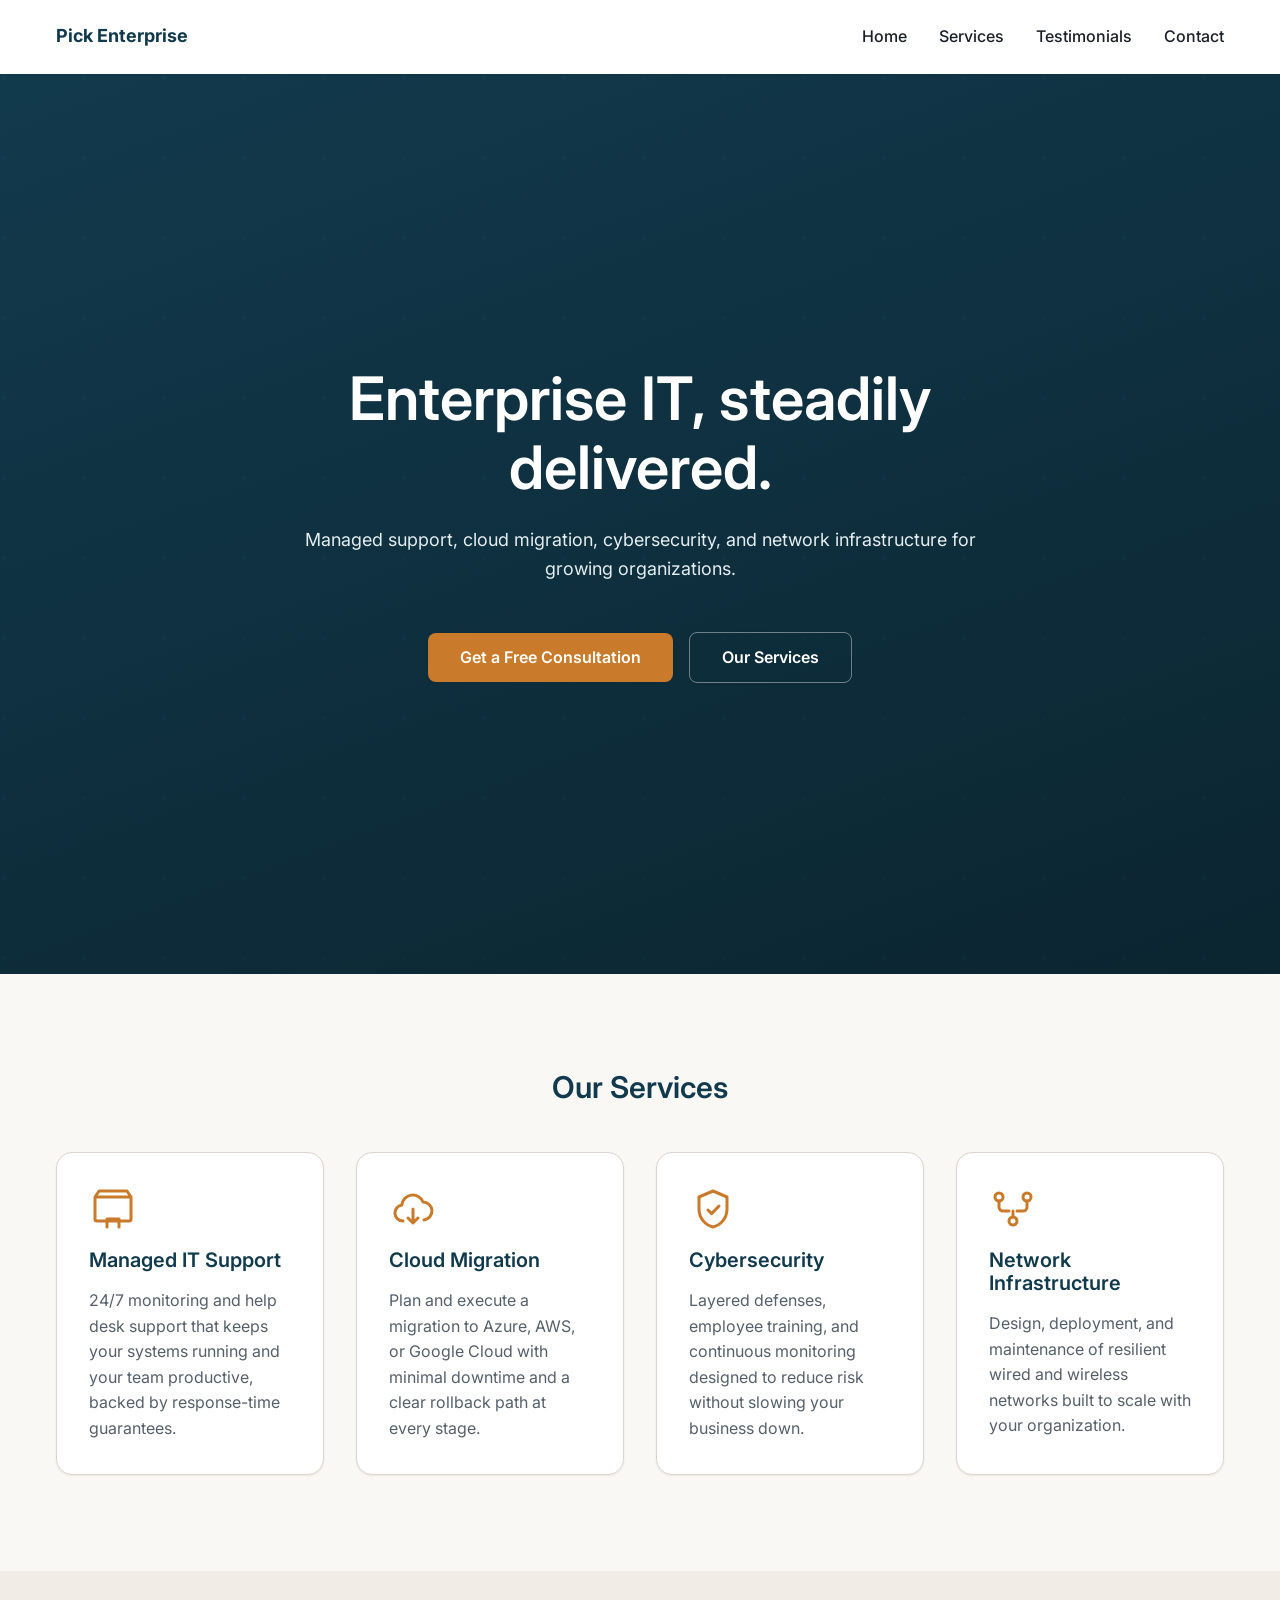
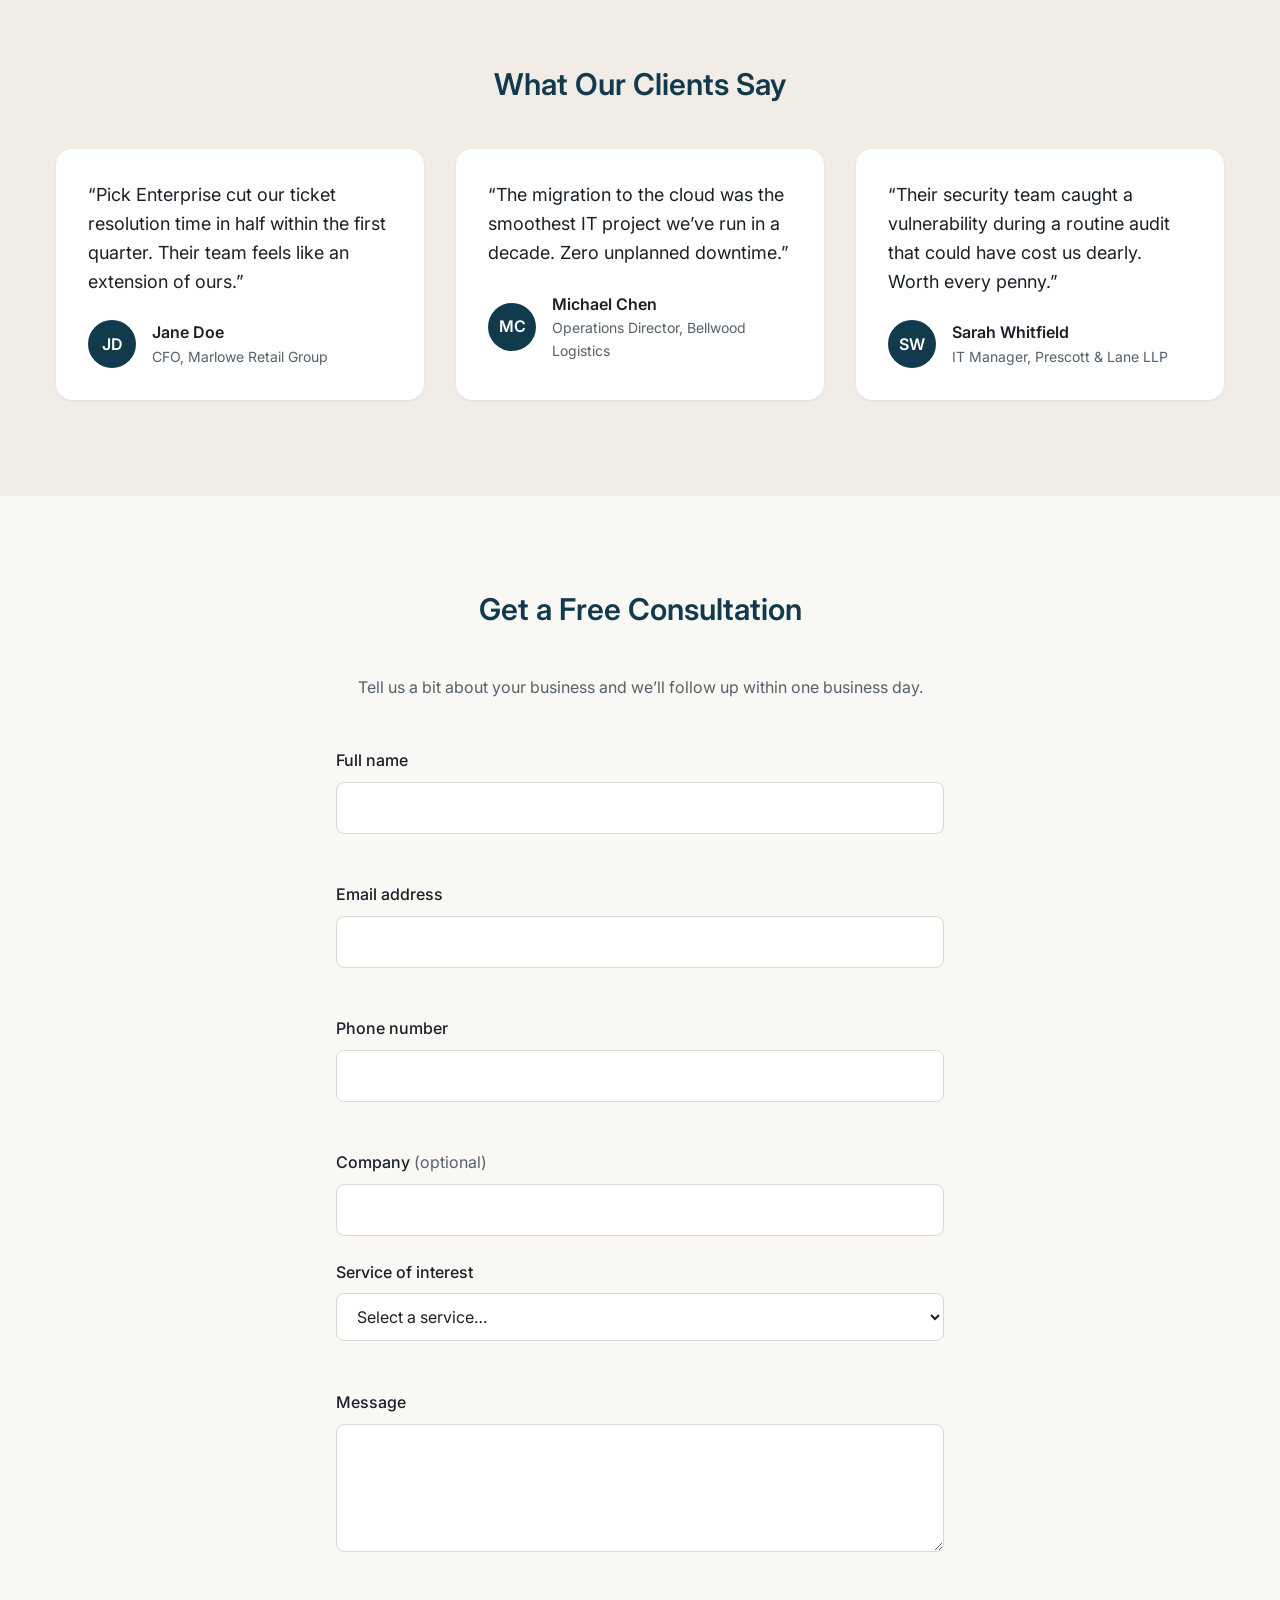
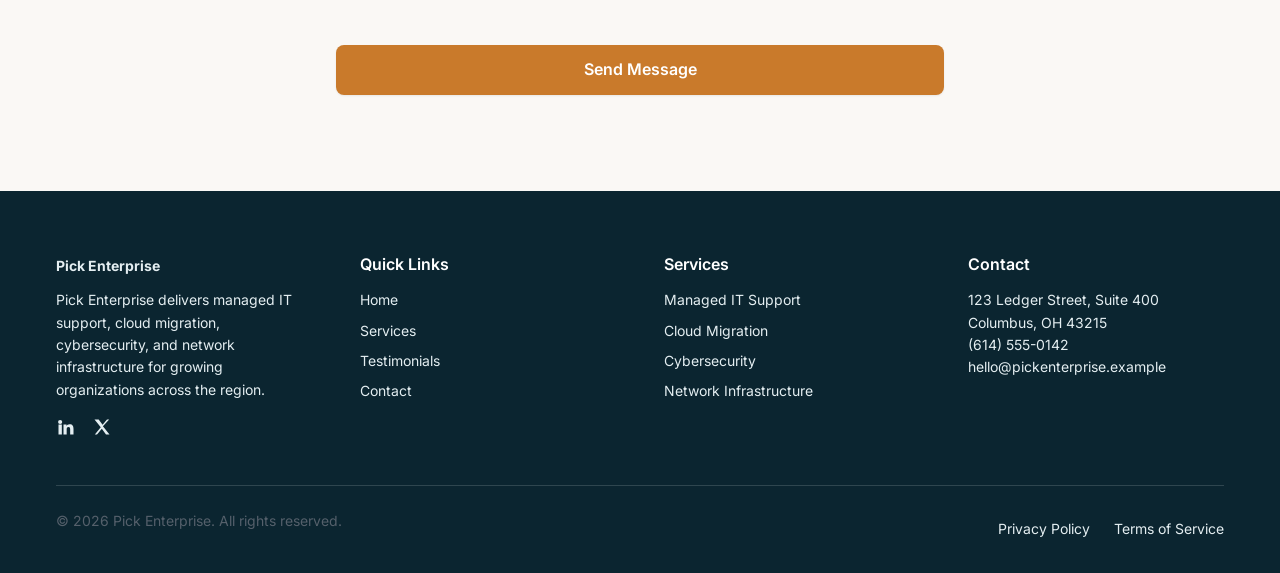
==== index.html @ 9bcd7811 "Add files via upload" ====
<!DOCTYPE html>
<html lang="en">
<head>
  <meta charset="UTF-8">
  <meta name="viewport" content="width=device-width, initial-scale=1.0">
  <title>Pick Enterprise | Managed IT, Cloud, Security &amp; Network Services</title>
  <meta name="description" content="Pick Enterprise delivers managed IT support, cloud migration, cybersecurity, and network infrastructure for growing organizations. Schedule a free consultation today.">

  <meta property="og:title" content="Pick Enterprise">
  <meta property="og:description" content="Managed IT support, cloud migration, cybersecurity, and network infrastructure for growing organizations.">
  <meta property="og:type" content="website">
  <meta property="og:url" content="https://www.pickenterprise.example">

  <link rel="icon" href="data:image/svg+xml,%3Csvg xmlns='http://www.w3.org/2000/svg' viewBox='0 0 100 100'%3E%3Crect width='100' height='100' rx='20' fill='%23123A4D'/%3E%3Ctext x='50' y='68' font-size='58' font-family='Arial,sans-serif' font-weight='700' fill='%23C97A2B' text-anchor='middle'%3EA%3C/text%3E%3C/svg%3E">

  <link rel="preconnect" href="https://fonts.googleapis.com">
  <link rel="preconnect" href="https://fonts.gstatic.com" crossorigin>
  <link href="https://fonts.googleapis.com/css2?family=Inter:wght@400;500;600;700&display=swap" rel="stylesheet">

  <link rel="stylesheet" href="styles.css">
</head>
<body>
  <a class="skip-link" href="#main">Skip to main content</a>

  <header class="site-header">
    <nav class="nav" aria-label="Primary">
      <a href="#home" class="nav__logo">Pick Enterprise</a>
      <button id="nav-toggle" class="nav__toggle" type="button" aria-expanded="false" aria-controls="nav-menu" aria-label="Toggle navigation menu">
        <span class="nav__toggle-bar"></span>
      </button>
      <ul id="nav-menu" class="nav__menu">
        <li><a href="#home">Home</a></li>
        <li><a href="#services">Services</a></li>
        <li><a href="#testimonials">Testimonials</a></li>
        <li><a href="#consultation-form">Contact</a></li>
      </ul>
    </nav>
  </header>

  <main id="main">
    <section id="home" class="hero fade-in" tabindex="-1" aria-label="Introduction">
      <div class="hero__content">
        <h1 class="hero__headline">Enterprise IT, steadily delivered.</h1>
        <p class="hero__subheadline">Managed support, cloud migration, cybersecurity, and network infrastructure for growing organizations.</p>
        <div class="hero__ctas">
          <a href="#consultation-form" class="btn btn--primary">Get a Free Consultation</a>
          <a href="#services" class="btn btn--secondary">Our Services</a>
        </div>
      </div>
    </section>

    <section id="services" class="services fade-in" tabindex="-1" aria-labelledby="services-heading">
      <div class="container">
        <h2 id="services-heading">Our Services</h2>
        <div class="services__grid">
          <article class="service-card">
            <div class="service-card__icon" aria-hidden="true">
              <svg viewBox="0 0 24 24" fill="none" stroke="currentColor" stroke-width="1.5"><path d="M3 6h18M3 6v11a1 1 0 001 1h16a1 1 0 001-1V6M3 6l2-3h14l2 3" stroke-linecap="round" stroke-linejoin="round"/><path d="M9 21v-4h6v4" stroke-linecap="round" stroke-linejoin="round"/></svg>
            </div>
            <h3>Managed IT Support</h3>
            <p>24/7 monitoring and help desk support that keeps your systems running and your team productive, backed by response-time guarantees.</p>
          </article>
          <article class="service-card">
            <div class="service-card__icon" aria-hidden="true">
              <svg viewBox="0 0 24 24" fill="none" stroke="currentColor" stroke-width="1.5"><path d="M7 18a4 4 0 01-.6-7.96A5.5 5.5 0 0117 8.5a4.5 4.5 0 01.5 8.97" stroke-linecap="round" stroke-linejoin="round"/><path d="M12 12v7m0 0l-2.5-2.5M12 19l2.5-2.5" stroke-linecap="round" stroke-linejoin="round"/></svg>
            </div>
            <h3>Cloud Migration</h3>
            <p>Plan and execute a migration to Azure, AWS, or Google Cloud with minimal downtime and a clear rollback path at every stage.</p>
          </article>
          <article class="service-card">
            <div class="service-card__icon" aria-hidden="true">
              <svg viewBox="0 0 24 24" fill="none" stroke="currentColor" stroke-width="1.5"><path d="M12 3l7 3v6c0 4.5-3 8-7 9-4-1-7-4.5-7-9V6l7-3z" stroke-linecap="round" stroke-linejoin="round"/><path d="M9.5 12.5l1.8 1.8L15 10.5" stroke-linecap="round" stroke-linejoin="round"/></svg>
            </div>
            <h3>Cybersecurity</h3>
            <p>Layered defenses, employee training, and continuous monitoring designed to reduce risk without slowing your business down.</p>
          </article>
          <article class="service-card">
            <div class="service-card__icon" aria-hidden="true">
              <svg viewBox="0 0 24 24" fill="none" stroke="currentColor" stroke-width="1.5"><circle cx="5" cy="6" r="2"/><circle cx="19" cy="6" r="2"/><circle cx="12" cy="18" r="2"/><path d="M5 8v3a2 2 0 002 2h3m4 0h3a2 2 0 002-2V8M12 13v3" stroke-linecap="round" stroke-linejoin="round"/></svg>
            </div>
            <h3>Network Infrastructure</h3>
            <p>Design, deployment, and maintenance of resilient wired and wireless networks built to scale with your organization.</p>
          </article>
        </div>
      </div>
    </section>

    <section id="testimonials" class="testimonials fade-in" tabindex="-1" aria-labelledby="testimonials-heading">
      <div class="container">
        <h2 id="testimonials-heading">What Our Clients Say</h2>
        <div class="testimonials__viewport">
          <ul class="testimonials__track" id="testimonial-track">
            <li class="testimonial-card" role="group" aria-roledescription="slide" aria-label="1 of 3">
              <p class="testimonial-card__quote">&ldquo;Pick Enterprise cut our ticket resolution time in half within the first quarter. Their team feels like an extension of ours.&rdquo;</p>
              <div class="testimonial-card__author">
                <div class="testimonial-card__avatar" aria-hidden="true">JD</div>
                <div>
                  <p class="testimonial-card__name">Jane Doe</p>
                  <p class="testimonial-card__role">CFO, Marlowe Retail Group</p>
                </div>
              </div>
            </li>
            <li class="testimonial-card" role="group" aria-roledescription="slide" aria-label="2 of 3">
              <p class="testimonial-card__quote">&ldquo;The migration to the cloud was the smoothest IT project we&rsquo;ve run in a decade. Zero unplanned downtime.&rdquo;</p>
              <div class="testimonial-card__author">
                <div class="testimonial-card__avatar" aria-hidden="true">MC</div>
                <div>
                  <p class="testimonial-card__name">Michael Chen</p>
                  <p class="testimonial-card__role">Operations Director, Bellwood Logistics</p>
                </div>
              </div>
            </li>
            <li class="testimonial-card" role="group" aria-roledescription="slide" aria-label="3 of 3">
              <p class="testimonial-card__quote">&ldquo;Their security team caught a vulnerability during a routine audit that could have cost us dearly. Worth every penny.&rdquo;</p>
              <div class="testimonial-card__author">
                <div class="testimonial-card__avatar" aria-hidden="true">SW</div>
                <div>
                  <p class="testimonial-card__name">Sarah Whitfield</p>
                  <p class="testimonial-card__role">IT Manager, Prescott &amp; Lane LLP</p>
                </div>
              </div>
            </li>
          </ul>
        </div>
        <div class="testimonials__controls">
          <button id="testimonial-prev" class="testimonials__arrow" type="button" aria-label="Previous testimonial">
            <svg viewBox="0 0 24 24" fill="none" stroke="currentColor" stroke-width="2" aria-hidden="true"><path d="M15 18l-6-6 6-6" stroke-linecap="round" stroke-linejoin="round"/></svg>
          </button>
          <div id="testimonial-dots" class="testimonials__dots" role="tablist" aria-label="Testimonial navigation">
            <button class="dot" type="button" role="tab" aria-selected="true" aria-label="Testimonial 1"></button>
            <button class="dot" type="button" role="tab" aria-selected="false" aria-label="Testimonial 2"></button>
            <button class="dot" type="button" role="tab" aria-selected="false" aria-label="Testimonial 3"></button>
          </div>
          <button id="testimonial-next" class="testimonials__arrow" type="button" aria-label="Next testimonial">
            <svg viewBox="0 0 24 24" fill="none" stroke="currentColor" stroke-width="2" aria-hidden="true"><path d="M9 18l6-6-6-6" stroke-linecap="round" stroke-linejoin="round"/></svg>
          </button>
        </div>
      </div>
    </section>

    <section id="consultation-form" class="contact fade-in" tabindex="-1" aria-labelledby="contact-heading">
      <div class="container container--narrow">
        <h2 id="contact-heading">Get a Free Consultation</h2>
        <p class="contact__intro">Tell us a bit about your business and we&rsquo;ll follow up within one business day.</p>

        <form id="enquiry-form" novalidate>
          <div class="form-field">
            <label for="name">Full name</label>
            <input type="text" id="name" name="name" required aria-describedby="name-error" aria-invalid="false" autocomplete="name">
            <span class="form-error" id="name-error" role="alert"></span>
          </div>

          <div class="form-field">
            <label for="email">Email address</label>
            <input type="email" id="email" name="email" required aria-describedby="email-error" aria-invalid="false" autocomplete="email">
            <span class="form-error" id="email-error" role="alert"></span>
          </div>

          <div class="form-field">
            <label for="phone">Phone number</label>
            <input type="tel" id="phone" name="phone" required aria-describedby="phone-error" aria-invalid="false" autocomplete="tel">
            <span class="form-error" id="phone-error" role="alert"></span>
          </div>

          <div class="form-field">
            <label for="company">Company <span class="form-field__optional">(optional)</span></label>
            <input type="text" id="company" name="company" autocomplete="organization">
          </div>

          <div class="form-field">
            <label for="service">Service of interest</label>
            <select id="service" name="service" required aria-describedby="service-error" aria-invalid="false">
              <option value="">Select a service&hellip;</option>
              <option value="managed-it">Managed IT Support</option>
              <option value="cloud-migration">Cloud Migration</option>
              <option value="cybersecurity">Cybersecurity</option>
              <option value="network-infrastructure">Network Infrastructure</option>
              <option value="other">Other</option>
            </select>
            <span class="form-error" id="service-error" role="alert"></span>
          </div>

          <div class="form-field">
            <label for="message">Message</label>
            <textarea id="message" name="message" rows="4" required aria-describedby="message-error" aria-invalid="false"></textarea>
            <span class="form-error" id="message-error" role="alert"></span>
          </div>

          <div class="honeypot" aria-hidden="true">
            <label for="website">Leave this field blank</label>
            <input type="text" id="website" name="website" tabindex="-1" autocomplete="off">
          </div>

          <div id="form-status" class="form-status" role="status" aria-live="polite"></div>

          <button type="submit" id="submit-btn" class="btn btn--primary btn--submit">
            <span class="btn__label">Send Message</span>
            <span class="btn__spinner" hidden aria-hidden="true"></span>
          </button>
        </form>

        <div id="form-confirmation" class="form-confirmation" hidden tabindex="-1">
          <h3>Thank you &mdash; we&rsquo;ll be in touch.</h3>
          <p>A member of our team will follow up within one business day.</p>
          <button id="reset-form-btn" class="btn btn--secondary" type="button">Send another message</button>
        </div>
      </div>
    </section>
  </main>

  <footer id="footer" class="site-footer">
    <div class="container">
      <div class="footer__grid">
        <div class="footer__col">
          <p class="footer__logo">Pick Enterprise</p>
          <p>Pick Enterprise delivers managed IT support, cloud migration, cybersecurity, and network infrastructure for growing organizations across the region.</p>
          <ul class="footer__social">
            <li>
              <a href="#" aria-label="LinkedIn">
                <svg viewBox="0 0 24 24" fill="currentColor" aria-hidden="true"><path d="M4.98 3.5a2.5 2.5 0 100 5 2.5 2.5 0 000-5zM3 9h4v12H3zM9 9h3.6v1.7h.05c.5-.95 1.75-1.95 3.6-1.95 3.85 0 4.75 2.5 4.75 5.7V21h-4v-5.85c0-1.4 0-3.2-1.95-3.2-1.95 0-2.25 1.5-2.25 3.1V21H9z"/></svg>
              </a>
            </li>
            <li>
              <a href="#" aria-label="X (Twitter)">
                <svg viewBox="0 0 24 24" fill="currentColor" aria-hidden="true"><path d="M3 3l7.5 9.4L3.4 21H6l5.8-6.8L16.8 21H21l-7.9-9.9L20.6 3H18l-5.3 6.2L8 3z"/></svg>
              </a>
            </li>
          </ul>
        </div>

        <div class="footer__col">
          <h4>Quick Links</h4>
          <ul class="footer__links">
            <li><a href="#home">Home</a></li>
            <li><a href="#services">Services</a></li>
            <li><a href="#testimonials">Testimonials</a></li>
            <li><a href="#consultation-form">Contact</a></li>
          </ul>
        </div>

        <div class="footer__col">
          <h4>Services</h4>
          <ul class="footer__links">
            <li>Managed IT Support</li>
            <li>Cloud Migration</li>
            <li>Cybersecurity</li>
            <li>Network Infrastructure</li>
          </ul>
        </div>

        <div class="footer__col">
          <h4>Contact</h4>
          <address>
            123 Ledger Street, Suite 400<br>
            Columbus, OH 43215<br>
            <a href="tel:+16145550142">(614) 555-0142</a><br>
            <a href="mailto:hello@pickenterprise.example">hello@pickenterprise.example</a>
          </address>
        </div>
      </div>

      <div class="footer__bottom">
        <p>&copy; <span id="current-year"></span> Pick Enterprise. All rights reserved.</p>
        <nav aria-label="Legal">
          <a href="#">Privacy Policy</a>
          <a href="#">Terms of Service</a>
        </nav>
      </div>
    </div>
  </footer>

  <script src="script.js"></script>
</body>
</html>
---- styles.css ----
/* ===================================================================
   Design tokens
   =================================================================== */
:root {
  /* Color */
  --color-primary: #123A4D;
  --color-primary-dark: #0B2530;
  --color-primary-light: #E4EEF1;
  --color-accent: #C97A2B;
  --color-accent-dark: #A6611D;
  --color-ink: #1A2027;
  --color-ink-soft: #55606B;
  --color-bg: #FAF8F5;
  --color-surface: #FFFFFF;
  --color-surface-alt: #F1ECE5;
  --color-border: #DDD6CC;
  --color-success: #2E7D4F;
  --color-error: #B3261E;
  --color-focus: #C97A2B;

  /* Spacing scale */
  --space-1: 0.25rem;
  --space-2: 0.5rem;
  --space-3: 0.75rem;
  --space-4: 1rem;
  --space-5: 1.5rem;
  --space-6: 2rem;
  --space-7: 3rem;
  --space-8: 4rem;
  --space-9: 6rem;
  --space-10: 8rem;

  /* Radii */
  --radius-sm: 4px;
  --radius-md: 8px;
  --radius-lg: 16px;
  --radius-full: 999px;

  /* Shadows (ink-tinted, not pure black) */
  --shadow-sm: 0 1px 2px rgba(26, 32, 39, 0.08);
  --shadow-md: 0 4px 12px rgba(26, 32, 39, 0.10);
  --shadow-lg: 0 12px 32px rgba(26, 32, 39, 0.14);

  /* Typography */
  --font-family-base: 'Inter', -apple-system, BlinkMacSystemFont, 'Segoe UI', Roboto, Helvetica, Arial, sans-serif;
  --font-size-xs: 0.75rem;
  --font-size-sm: 0.875rem;
  --font-size-md: 1rem;
  --font-size-lg: 1.125rem;
  --font-size-xl: 1.25rem;
  --font-size-2xl: 1.5rem;
  --font-size-3xl: 1.875rem;
  --font-size-4xl: 2.25rem;
  --font-size-5xl: 3rem;
  --font-size-hero: clamp(2rem, 4vw + 1.25rem, 3.75rem);
  --font-weight-regular: 400;
  --font-weight-medium: 500;
  --font-weight-semibold: 600;
  --font-weight-bold: 700;
  --line-height-tight: 1.15;
  --line-height-base: 1.6;

  /* Layout */
  --container-max-width: 1200px;
  --container-padding: var(--space-4);

  /* Motion */
  --transition-base: 200ms ease;
  --transition-slow: 400ms ease;

  /* Z-index */
  --z-nav: 100;
}

/* ===================================================================
   Reset / base
   =================================================================== */
*, *::before, *::after { box-sizing: border-box; }
html { scroll-behavior: smooth; }
body {
  margin: 0;
  min-width: 320px;
  overflow-x: hidden;
  background: var(--color-bg);
  color: var(--color-ink);
  font-family: var(--font-family-base);
  font-size: var(--font-size-md);
  line-height: var(--line-height-base);
}
img, svg { max-width: 100%; display: block; }
ul { list-style: none; margin: 0; padding: 0; }
a { color: inherit; text-decoration: none; }
button { font: inherit; cursor: pointer; background: none; border: none; color: inherit; }
address { font-style: normal; }

/* ===================================================================
   Typography
   =================================================================== */
h1, h2, h3, h4 {
  margin: 0 0 var(--space-4);
  font-weight: var(--font-weight-semibold);
  line-height: var(--line-height-tight);
  color: var(--color-primary);
}
h2 { font-size: var(--font-size-3xl); text-align: center; margin-bottom: var(--space-7); }
h3 { font-size: var(--font-size-xl); }
p { margin: 0 0 var(--space-4); color: var(--color-ink-soft); }

/* ===================================================================
   Layout / container
   =================================================================== */
.container {
  max-width: var(--container-max-width);
  margin: 0 auto;
  padding: 0 var(--container-padding);
}
.container--narrow { max-width: 640px; }

.skip-link {
  position: absolute;
  left: -999px;
  top: 0;
  background: var(--color-primary);
  color: #fff;
  padding: var(--space-3) var(--space-5);
  z-index: 1000;
  border-radius: var(--radius-sm);
}
.skip-link:focus {
  left: var(--space-4);
  top: var(--space-4);
}

/* ===================================================================
   Buttons
   =================================================================== */
.btn {
  display: inline-flex;
  align-items: center;
  justify-content: center;
  gap: var(--space-2);
  padding: var(--space-3) var(--space-6);
  border-radius: var(--radius-md);
  font-weight: var(--font-weight-semibold);
  font-size: var(--font-size-md);
  transition: background-color var(--transition-base), transform var(--transition-base), box-shadow var(--transition-base);
  box-shadow: var(--shadow-sm);
}
.btn--primary {
  background: var(--color-accent);
  color: #fff;
}
.btn--primary:hover { background: var(--color-accent-dark); }
.btn--secondary {
  background: transparent;
  color: var(--color-primary);
  border: 1px solid var(--color-border);
}
.btn--secondary:hover { background: var(--color-surface-alt); }
.btn--submit {
  width: 100%;
  position: relative;
}
.btn--submit:disabled { opacity: 0.7; cursor: not-allowed; }
.btn__spinner {
  width: 1em;
  height: 1em;
  border: 2px solid rgba(255, 255, 255, 0.5);
  border-top-color: #fff;
  border-radius: 50%;
  animation: spin 700ms linear infinite;
}
@keyframes spin { to { transform: rotate(360deg); } }

/* ===================================================================
   Nav
   =================================================================== */
.site-header {
  position: sticky;
  top: 0;
  z-index: var(--z-nav);
  background: var(--color-surface);
  box-shadow: var(--shadow-sm);
}
.nav {
  max-width: var(--container-max-width);
  margin: 0 auto;
  padding: var(--space-4) var(--container-padding);
  display: flex;
  align-items: center;
  justify-content: space-between;
}
.nav__logo {
  font-size: var(--font-size-lg);
  font-weight: var(--font-weight-bold);
  color: var(--color-primary);
}
.nav__toggle {
  display: flex;
  flex-direction: column;
  gap: 5px;
  padding: var(--space-2);
}
.nav__toggle-bar,
.nav__toggle-bar::before,
.nav__toggle-bar::after {
  width: 24px;
  height: 2px;
  background: var(--color-primary);
  border-radius: var(--radius-full);
  display: block;
  transition: transform var(--transition-base);
}
.nav__toggle-bar::before,
.nav__toggle-bar::after {
  content: '';
  position: relative;
}
.nav__toggle-bar::before { top: -7px; }
.nav__toggle-bar::after { top: 5px; }

.nav__menu {
  position: absolute;
  top: 100%;
  left: 0;
  right: 0;
  background: var(--color-surface);
  display: flex;
  flex-direction: column;
  gap: var(--space-1);
  padding: var(--space-4);
  box-shadow: var(--shadow-md);
  max-height: 0;
  overflow: hidden;
  transition: max-height var(--transition-slow);
}
.nav__menu.is-open { max-height: 300px; }
.nav__menu li a {
  display: block;
  padding: var(--space-3) var(--space-4);
  font-weight: var(--font-weight-medium);
  color: var(--color-ink);
  border-radius: var(--radius-sm);
}
.nav__menu li a:hover { background: var(--color-surface-alt); color: var(--color-primary); }

@media (min-width: 768px) {
  .nav__toggle { display: none; }
  .nav__menu {
    position: static;
    flex-direction: row;
    gap: var(--space-6);
    padding: 0;
    box-shadow: none;
    max-height: none;
    overflow: visible;
  }
  .nav__menu li a { padding: var(--space-2) 0; }
}

/* ===================================================================
   Hero
   =================================================================== */
.hero {
  position: relative;
  min-height: 100vh;
  display: flex;
  align-items: center;
  padding: var(--space-8) var(--container-padding);
  background: linear-gradient(160deg, var(--color-primary) 0%, var(--color-primary-dark) 100%);
  overflow: hidden;
}
.hero::before {
  content: '';
  position: absolute;
  inset: 0;
  background-image: url("data:image/svg+xml,%3Csvg xmlns='http://www.w3.org/2000/svg' width='80' height='80'%3E%3Ccircle cx='4' cy='4' r='2' fill='%23ffffff'/%3E%3C/svg%3E");
  opacity: 0.08;
  mix-blend-mode: overlay;
  z-index: 0;
}
.hero__content {
  position: relative;
  z-index: 1;
  max-width: 720px;
  margin: 0 auto;
  text-align: center;
}
.hero__headline {
  color: #fff;
  font-size: var(--font-size-hero);
  margin-bottom: var(--space-5);
}
.hero__subheadline {
  color: var(--color-primary-light);
  font-size: var(--font-size-lg);
  margin-bottom: var(--space-7);
}
.hero__ctas {
  display: flex;
  flex-direction: column;
  gap: var(--space-4);
  align-items: center;
}
.hero .btn--secondary {
  color: #fff;
  border-color: rgba(255, 255, 255, 0.4);
}
.hero .btn--secondary:hover { background: rgba(255, 255, 255, 0.1); }

@media (min-width: 480px) {
  .hero__ctas { flex-direction: row; justify-content: center; }
}

/* ===================================================================
   Services
   =================================================================== */
.services { padding: var(--space-9) 0; }
.services__grid {
  display: grid;
  grid-template-columns: 1fr;
  gap: var(--space-6);
}
.service-card {
  background: var(--color-surface);
  border: 1px solid var(--color-border);
  border-radius: var(--radius-lg);
  padding: var(--space-6);
  box-shadow: var(--shadow-sm);
}
.service-card__icon {
  width: 48px;
  height: 48px;
  margin-bottom: var(--space-4);
  color: var(--color-accent);
}
.service-card__icon svg { width: 100%; height: 100%; }
.service-card p { margin-bottom: 0; }

@media (min-width: 480px) {
  .services__grid { grid-template-columns: repeat(2, 1fr); }
}
@media (min-width: 1024px) {
  .services__grid { grid-template-columns: repeat(4, 1fr); }
}

/* ===================================================================
   Testimonials
   =================================================================== */
.testimonials {
  padding: var(--space-9) 0;
  background: var(--color-surface-alt);
}
.testimonials__viewport { overflow: hidden; }
.testimonials__track {
  display: flex;
  transition: transform var(--transition-slow);
}
.testimonial-card {
  flex: 0 0 100%;
  background: var(--color-surface);
  border-radius: var(--radius-lg);
  padding: var(--space-6);
  box-shadow: var(--shadow-sm);
}
.testimonial-card__quote {
  font-size: var(--font-size-lg);
  color: var(--color-ink);
  margin-bottom: var(--space-5);
}
.testimonial-card__author {
  display: flex;
  align-items: center;
  gap: var(--space-4);
}
.testimonial-card__avatar {
  width: 48px;
  height: 48px;
  flex-shrink: 0;
  border-radius: 50%;
  background: var(--color-primary);
  color: #fff;
  display: flex;
  align-items: center;
  justify-content: center;
  font-weight: var(--font-weight-semibold);
}
.testimonial-card__name { margin: 0; font-weight: var(--font-weight-semibold); color: var(--color-ink); }
.testimonial-card__role { margin: 0; font-size: var(--font-size-sm); }

.testimonials__controls {
  display: flex;
  align-items: center;
  justify-content: center;
  gap: var(--space-4);
  margin-top: var(--space-6);
}
.testimonials__arrow {
  width: 40px;
  height: 40px;
  display: flex;
  align-items: center;
  justify-content: center;
  border-radius: 50%;
  background: var(--color-surface);
  box-shadow: var(--shadow-sm);
  color: var(--color-primary);
}
.testimonials__arrow svg { width: 20px; height: 20px; }
.testimonials__dots { display: flex; gap: var(--space-2); }
.dot {
  width: 10px;
  height: 10px;
  border-radius: 50%;
  background: var(--color-border);
}
.dot[aria-selected="true"] { background: var(--color-accent); }

@media (min-width: 768px) {
  .testimonials__viewport { overflow: visible; }
  .testimonials__track {
    display: grid;
    grid-template-columns: repeat(3, 1fr);
    gap: var(--space-6);
    transform: none !important;
  }
  .testimonials__controls { display: none; }
}

/* ===================================================================
   Contact / enquiry form
   =================================================================== */
.contact { padding: var(--space-9) 0; }
.contact__intro { text-align: center; margin-bottom: var(--space-7); }

.form-field { margin-bottom: var(--space-5); }
.form-field label {
  display: block;
  margin-bottom: var(--space-2);
  font-weight: var(--font-weight-medium);
  color: var(--color-ink);
}
.form-field__optional { font-weight: var(--font-weight-regular); color: var(--color-ink-soft); }
.form-field input,
.form-field select,
.form-field textarea {
  width: 100%;
  padding: var(--space-3) var(--space-4);
  border: 1px solid var(--color-border);
  border-radius: var(--radius-md);
  background: var(--color-surface);
  color: var(--color-ink);
  font: inherit;
}
.form-field textarea { resize: vertical; }
.form-field.has-error input,
.form-field.has-error select,
.form-field.has-error textarea {
  border-color: var(--color-error);
}
.form-error {
  display: block;
  min-height: 1.2em;
  margin-top: var(--space-2);
  font-size: var(--font-size-sm);
  color: var(--color-error);
}
.form-status {
  min-height: 1.5em;
  margin-bottom: var(--space-4);
  font-size: var(--font-size-sm);
}
.form-status.is-error { color: var(--color-error); }
.form-status.is-success { color: var(--color-success); }

.honeypot {
  position: absolute;
  left: -9999px;
  width: 1px;
  height: 1px;
  overflow: hidden;
}

.form-confirmation {
  text-align: center;
  background: var(--color-surface);
  border: 1px solid var(--color-border);
  border-radius: var(--radius-lg);
  padding: var(--space-7);
}
.form-confirmation h3 { margin-bottom: var(--space-3); }

/* ===================================================================
   Footer
   =================================================================== */
.site-footer {
  background: var(--color-primary-dark);
  color: var(--color-primary-light);
  padding: var(--space-8) 0 var(--space-5);
}
.footer__grid {
  display: grid;
  grid-template-columns: 1fr;
  gap: var(--space-7);
  margin-bottom: var(--space-7);
}
.footer__col h4 {
  color: #fff;
  font-size: var(--font-size-md);
  margin-bottom: var(--space-4);
}
.footer__logo {
  font-size: var(--font-size-lg);
  font-weight: var(--font-weight-bold);
  color: #fff;
  margin-bottom: var(--space-3);
}
.footer__col p,
.footer__col address { color: var(--color-primary-light); font-size: var(--font-size-sm); }
.footer__links li { margin-bottom: var(--space-2); font-size: var(--font-size-sm); }
.footer__links a:hover { color: var(--color-accent); }
address a:hover { color: var(--color-accent); }

.footer__social { display: flex; gap: var(--space-4); margin-top: var(--space-4); }
.footer__social svg { width: 20px; height: 20px; }
.footer__social a:hover { color: var(--color-accent); }

.footer__bottom {
  border-top: 1px solid rgba(255, 255, 255, 0.15);
  padding-top: var(--space-5);
  display: flex;
  flex-direction: column;
  gap: var(--space-3);
  align-items: center;
  text-align: center;
  font-size: var(--font-size-sm);
}
.footer__bottom nav { display: flex; gap: var(--space-5); }
.footer__bottom nav a:hover { color: var(--color-accent); }

@media (min-width: 768px) {
  .footer__grid { grid-template-columns: repeat(2, 1fr); }
  .footer__bottom { flex-direction: row; justify-content: space-between; }
}
@media (min-width: 1024px) {
  .footer__grid { grid-template-columns: repeat(4, 1fr); }
}

/* ===================================================================
   Scroll-reveal fade-in
   =================================================================== */
.fade-in {
  opacity: 0;
  transform: translateY(16px);
  transition: opacity var(--transition-slow), transform var(--transition-slow);
}
.fade-in.is-visible {
  opacity: 1;
  transform: none;
}

/* ===================================================================
   Focus visibility
   =================================================================== */
:focus { outline: none; }
a:focus-visible,
button:focus-visible,
input:focus-visible,
select:focus-visible,
textarea:focus-visible,
[tabindex]:focus-visible {
  outline: 3px solid var(--color-focus);
  outline-offset: 2px;
  border-radius: var(--radius-sm);
}

/* ===================================================================
   Reduced motion
   =================================================================== */
@media (prefers-reduced-motion: reduce) {
  html { scroll-behavior: auto; }
  .fade-in,
  .fade-in.is-visible {
    opacity: 1;
    transform: none;
    transition: none;
  }
  .testimonials__track { transition: none; }
  .btn, .nav__menu { transition: none; }
}
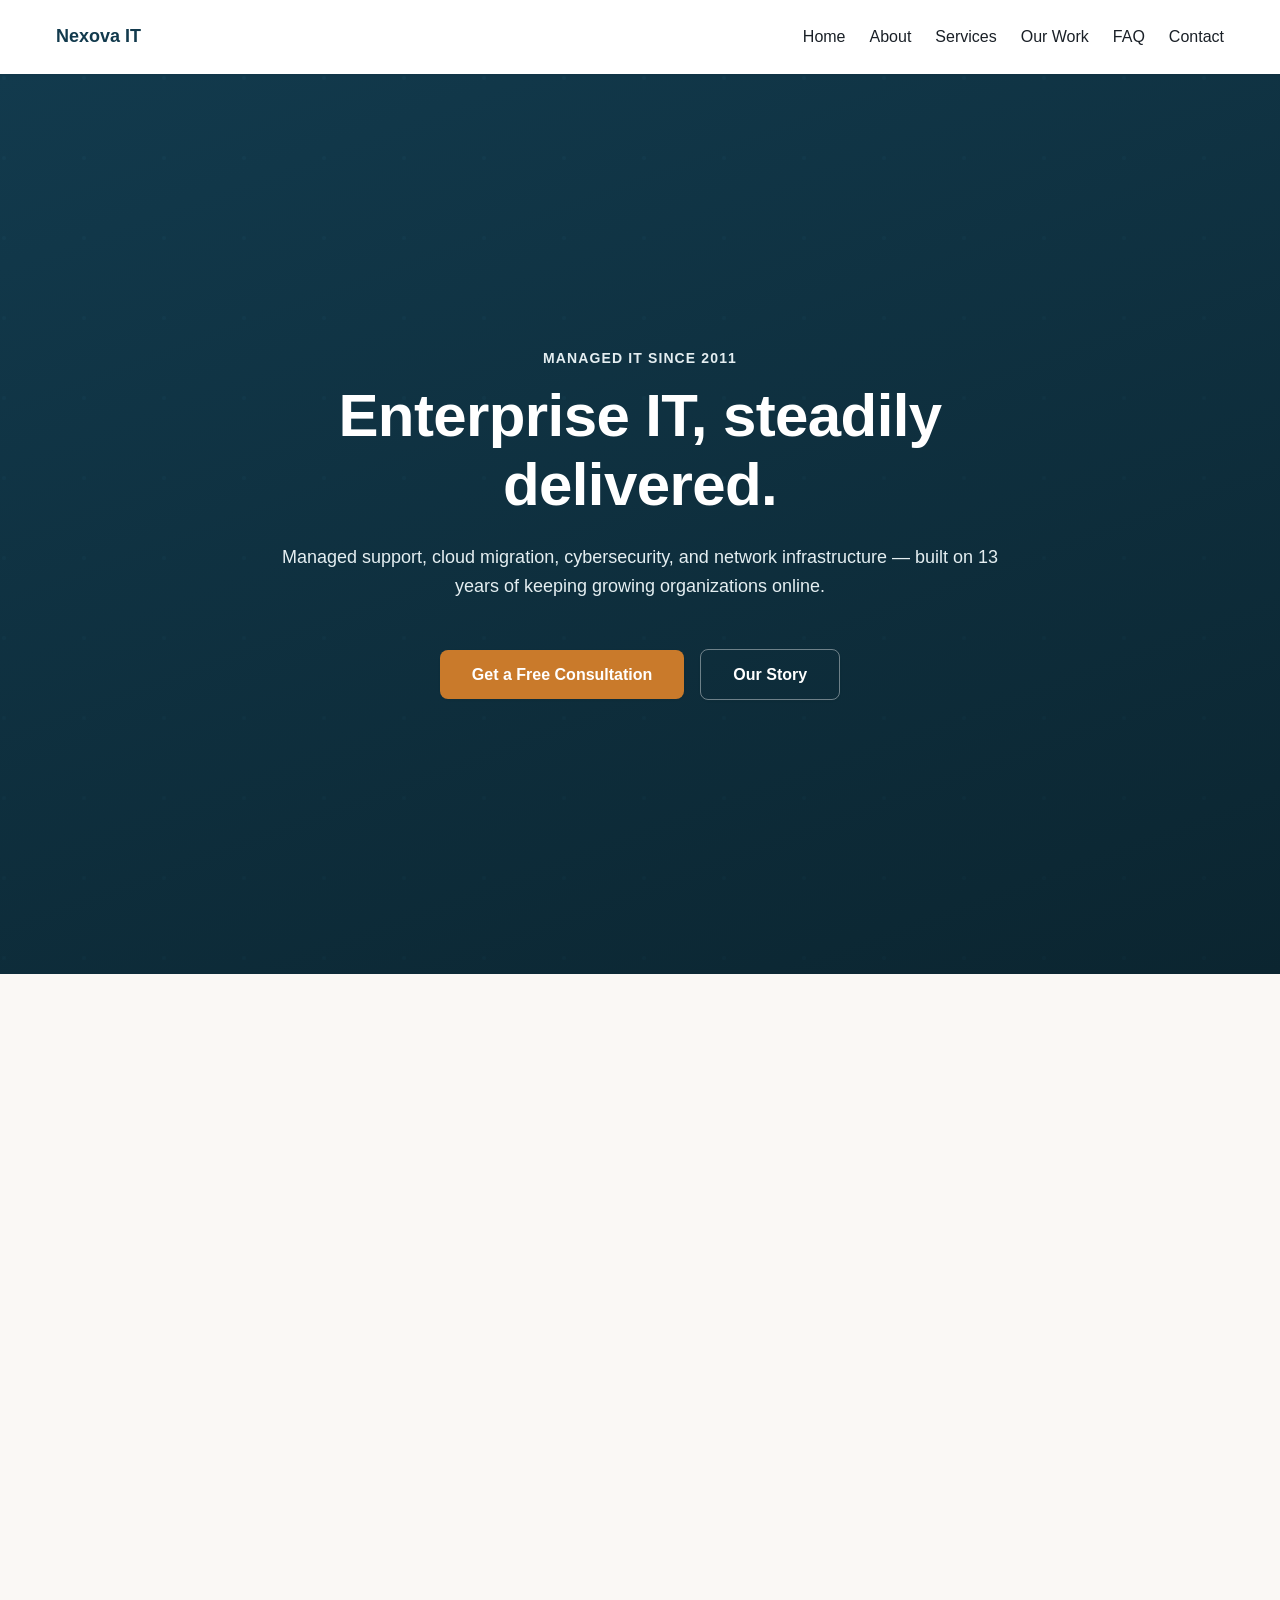
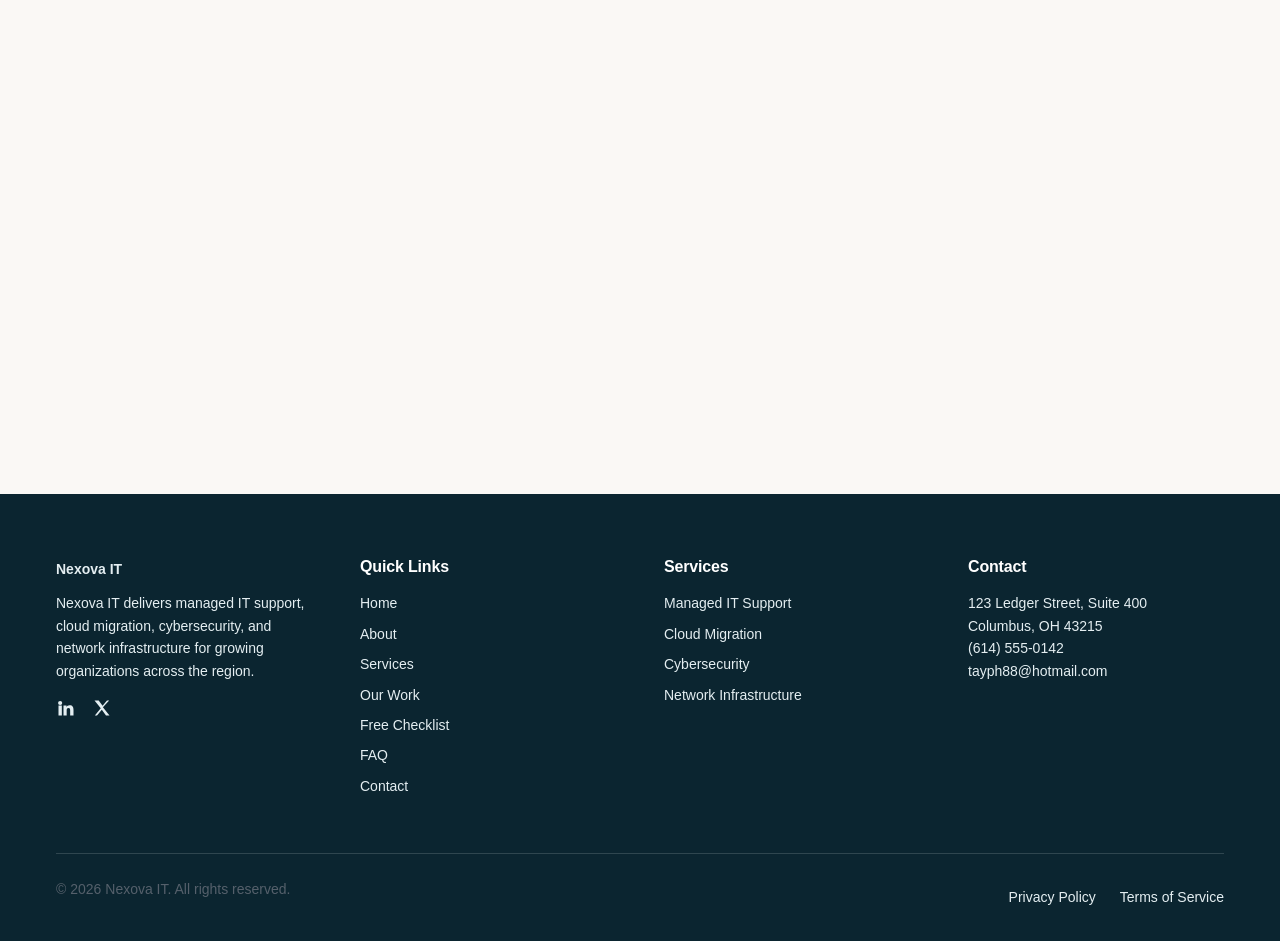
==== commit 9946f2df: "Add files via upload" ====
--- a/index.html
+++ b/index.html
@@ -3,35 +3,75 @@
 <head>
   <meta charset="UTF-8">
   <meta name="viewport" content="width=device-width, initial-scale=1.0">
-  <title>Pick Enterprise | Managed IT, Cloud, Security &amp; Network Services</title>
-  <meta name="description" content="Pick Enterprise delivers managed IT support, cloud migration, cybersecurity, and network infrastructure for growing organizations. Schedule a free consultation today.">
-
-  <meta property="og:title" content="Pick Enterprise">
-  <meta property="og:description" content="Managed IT support, cloud migration, cybersecurity, and network infrastructure for growing organizations.">
+  <title>Nexova IT | Managed IT, Cloud, Security &amp; Network Services Since 2011</title>
+  <meta name="description" content="Nexova IT has delivered managed IT support, cloud migration, cybersecurity, and network infrastructure for growing organizations since 2011. 500+ clients, 99.98% uptime. Schedule a free consultation.">
+  <link rel="canonical" href="https://www.nexovait.example/">
+  <meta name="referrer" content="strict-origin-when-cross-origin">
+  <meta name="robots" content="index, follow">
+  <meta name="theme-color" content="#123A4D">
+
+  <meta property="og:title" content="Nexova IT | Managed IT, Cloud, Security &amp; Network Services">
+  <meta property="og:description" content="Managed IT support, cloud migration, cybersecurity, and network infrastructure for growing organizations. 13+ years in business, 500+ clients served.">
   <meta property="og:type" content="website">
-  <meta property="og:url" content="https://www.pickenterprise.example">
+  <meta property="og:url" content="https://www.nexovait.example">
+  <meta property="og:image" content="https://www.nexovait.example/og-image.png">
+  <meta property="og:image:alt" content="Nexova IT — Managed IT, Cloud, Security &amp; Network Services">
+  <meta property="og:locale" content="en_US">
+  <meta name="twitter:card" content="summary_large_image">
+  <meta name="twitter:title" content="Nexova IT | Managed IT, Cloud, Security &amp; Network Services">
+  <meta name="twitter:description" content="Managed IT support, cloud migration, cybersecurity, and network infrastructure for growing organizations since 2011.">
+  <meta name="twitter:image" content="https://www.nexovait.example/og-image.png">
+
+  <meta http-equiv="Content-Security-Policy" content="default-src 'self'; script-src 'self'; style-src 'self' https://fonts.googleapis.com; font-src https://fonts.gstatic.com; img-src 'self' data:; connect-src 'self' https://example.com; base-uri 'self'; form-action 'self' https://example.com; frame-ancestors 'none'; object-src 'none'; upgrade-insecure-requests">
 
   <link rel="icon" href="data:image/svg+xml,%3Csvg xmlns='http://www.w3.org/2000/svg' viewBox='0 0 100 100'%3E%3Crect width='100' height='100' rx='20' fill='%23123A4D'/%3E%3Ctext x='50' y='68' font-size='58' font-family='Arial,sans-serif' font-weight='700' fill='%23C97A2B' text-anchor='middle'%3EA%3C/text%3E%3C/svg%3E">
 
   <link rel="preconnect" href="https://fonts.googleapis.com">
   <link rel="preconnect" href="https://fonts.gstatic.com" crossorigin>
-  <link href="https://fonts.googleapis.com/css2?family=Inter:wght@400;500;600;700&display=swap" rel="stylesheet">
+  <link href="https://fonts.googleapis.com/css2?family=Inter:wght@400;500;600;700&amp;family=Space+Grotesk:wght@500;600;700&amp;display=swap" rel="stylesheet">
 
   <link rel="stylesheet" href="styles.css">
+
+  <script type="application/ld+json">
+  {
+    "@context": "https://schema.org",
+    "@type": "ProfessionalService",
+    "name": "Nexova IT",
+    "description": "Managed IT support, cloud migration, cybersecurity, and network infrastructure for growing organizations.",
+    "url": "https://www.nexovait.example",
+    "logo": "https://www.nexovait.example/favicon.svg",
+    "foundingDate": "2011",
+    "telephone": "+1-614-555-0142",
+    "email": "tayph88@hotmail.com",
+    "address": {
+      "@type": "PostalAddress",
+      "streetAddress": "123 Ledger Street, Suite 400",
+      "addressLocality": "Columbus",
+      "addressRegion": "OH",
+      "postalCode": "43215",
+      "addressCountry": "US"
+    },
+    "areaServed": "US",
+    "priceRange": "$$",
+    "sameAs": []
+  }
+  </script>
 </head>
 <body>
   <a class="skip-link" href="#main">Skip to main content</a>
 
   <header class="site-header">
     <nav class="nav" aria-label="Primary">
-      <a href="#home" class="nav__logo">Pick Enterprise</a>
+      <a href="#home" class="nav__logo">Nexova IT</a>
       <button id="nav-toggle" class="nav__toggle" type="button" aria-expanded="false" aria-controls="nav-menu" aria-label="Toggle navigation menu">
         <span class="nav__toggle-bar"></span>
       </button>
       <ul id="nav-menu" class="nav__menu">
         <li><a href="#home">Home</a></li>
+        <li><a href="#about">About</a></li>
         <li><a href="#services">Services</a></li>
-        <li><a href="#testimonials">Testimonials</a></li>
+        <li><a href="#work">Our Work</a></li>
+        <li><a href="#faq">FAQ</a></li>
         <li><a href="#consultation-form">Contact</a></li>
       </ul>
     </nav>
@@ -40,17 +80,80 @@
   <main id="main">
     <section id="home" class="hero fade-in" tabindex="-1" aria-label="Introduction">
       <div class="hero__content">
+        <p class="eyebrow eyebrow--light">Managed IT since 2011</p>
         <h1 class="hero__headline">Enterprise IT, steadily delivered.</h1>
-        <p class="hero__subheadline">Managed support, cloud migration, cybersecurity, and network infrastructure for growing organizations.</p>
+        <p class="hero__subheadline">Managed support, cloud migration, cybersecurity, and network infrastructure — built on 13 years of keeping growing organizations online.</p>
         <div class="hero__ctas">
           <a href="#consultation-form" class="btn btn--primary">Get a Free Consultation</a>
-          <a href="#services" class="btn btn--secondary">Our Services</a>
-        </div>
+          <a href="#about" class="btn btn--secondary">Our Story</a>
+        </div>
+      </div>
+    </section>
+
+    <section class="stats-bar fade-in" tabindex="-1" aria-label="Company highlights">
+      <div class="container stats-bar__grid">
+        <div class="stat">
+          <p class="stat__number">13<span aria-hidden="true">+</span></p>
+          <p class="stat__label">Years in business</p>
+        </div>
+        <div class="stat">
+          <p class="stat__number">500<span aria-hidden="true">+</span></p>
+          <p class="stat__label">Clients served</p>
+        </div>
+        <div class="stat">
+          <p class="stat__number">99.98<span aria-hidden="true">%</span></p>
+          <p class="stat__label">Network uptime</p>
+        </div>
+        <div class="stat">
+          <p class="stat__number">24<span aria-hidden="true">/7</span></p>
+          <p class="stat__label">Monitoring &amp; support</p>
+        </div>
+      </div>
+    </section>
+
+    <section id="about" class="about fade-in" tabindex="-1" aria-labelledby="about-heading">
+      <div class="container">
+        <div class="about__intro">
+          <p class="eyebrow">Our story</p>
+          <h2 id="about-heading">Built by engineers who got tired of IT that only shows up when something breaks.</h2>
+          <p class="about__lede">Nexova IT started in 2011 as a two-person help desk for a handful of local businesses in Columbus. Today we're a full managed-services team — but the job hasn't changed: keep your systems running, keep your data safe, and pick up the phone when it matters.</p>
+        </div>
+
+        <img class="about__photo" src="images/team-meeting.jpg" alt="Team of IT consultants reviewing a project together around a laptop" loading="lazy" decoding="async">
+
+        <ol class="timeline" aria-label="Company milestones, 2011 to present">
+          <li class="timeline__item">
+            <span class="timeline__year">2011</span>
+            <h3 class="timeline__title">Founded in Columbus</h3>
+            <p class="timeline__text">Started as a two-person help desk serving five local businesses out of a single office.</p>
+          </li>
+          <li class="timeline__item">
+            <span class="timeline__year">2014</span>
+            <h3 class="timeline__title">First enterprise cloud migration</h3>
+            <p class="timeline__text">Moved a 200-seat logistics client to the cloud with zero unplanned downtime, and built our migration playbook around it.</p>
+          </li>
+          <li class="timeline__item">
+            <span class="timeline__year">2018</span>
+            <h3 class="timeline__title">Dedicated security practice launched</h3>
+            <p class="timeline__text">Stood up a standalone cybersecurity team offering continuous monitoring, audits, and incident response.</p>
+          </li>
+          <li class="timeline__item">
+            <span class="timeline__year">2021</span>
+            <h3 class="timeline__title">100th client milestone</h3>
+            <p class="timeline__text">Crossed 100 supported organizations while holding response-time guarantees steady.</p>
+          </li>
+          <li class="timeline__item">
+            <span class="timeline__year">2025</span>
+            <h3 class="timeline__title">500+ organizations, one standard</h3>
+            <p class="timeline__text">Now supporting 500+ clients across the region with the same response-time guarantees we started with.</p>
+          </li>
+        </ol>
       </div>
     </section>
 
     <section id="services" class="services fade-in" tabindex="-1" aria-labelledby="services-heading">
       <div class="container">
+        <p class="eyebrow">What we do</p>
         <h2 id="services-heading">Our Services</h2>
         <div class="services__grid">
           <article class="service-card">
@@ -85,13 +188,89 @@
       </div>
     </section>
 
+    <section id="work" class="gallery fade-in" tabindex="-1" aria-labelledby="gallery-heading">
+      <div class="container">
+        <p class="eyebrow">A look inside</p>
+        <h2 id="gallery-heading">Our Work, Day to Day</h2>
+        <p class="gallery__intro">A look at the day-to-day — network operations, cloud migrations, security monitoring, and on-site work.</p>
+        <div class="gallery__grid">
+          <figure class="gallery-card">
+            <img class="gallery-card__art" src="images/noc-technician.jpg" alt="IT technician monitoring server and network equipment on a workstation in a data center" loading="lazy" decoding="async">
+            <figcaption>
+              <h3>24/7 Network Operations Center</h3>
+              <p>Live dashboards track uptime, latency, and threat signals across every client environment we manage.</p>
+            </figcaption>
+          </figure>
+
+          <figure class="gallery-card">
+            <img class="gallery-card__art" src="images/cloud-engineer.jpg" alt="Engineer reviewing systems on a laptop in front of a data center server rack" loading="lazy" decoding="async">
+            <figcaption>
+              <h3>Cloud Migration in Progress</h3>
+              <p>On-prem infrastructure moving to Azure, AWS, or Google Cloud with a documented rollback path at every step.</p>
+            </figcaption>
+          </figure>
+
+          <figure class="gallery-card">
+            <img class="gallery-card__art" src="images/security-laptop.jpg" alt="Laptop displaying a cyber security screen on a desk in a modern office" loading="lazy" decoding="async">
+            <figcaption>
+              <h3>Security Operations</h3>
+              <p>Continuous monitoring, vulnerability scanning, and rapid incident response across every endpoint we protect.</p>
+            </figcaption>
+          </figure>
+
+          <figure class="gallery-card">
+            <img class="gallery-card__art" src="images/onsite-cabling.jpg" alt="Technician connecting Ethernet cables to a network switch in a server rack" loading="lazy" decoding="async">
+            <figcaption>
+              <h3>On-Site Infrastructure Support</h3>
+              <p>Wired and wireless network builds, patch panel work, and hardware installs done right the first time.</p>
+            </figcaption>
+          </figure>
+        </div>
+      </div>
+    </section>
+
+    <section id="resources" class="lead-magnet fade-in" tabindex="-1" aria-labelledby="lead-magnet-heading">
+      <div class="container container--narrow lead-magnet__inner">
+        <p class="eyebrow eyebrow--light">Free resource</p>
+        <h2 id="lead-magnet-heading">Get the IT Security Readiness Checklist</h2>
+        <p class="lead-magnet__text">A 10-point checklist our own engineers use during new-client security reviews — covering backups, access control, patching, and incident response. Takes under 10 minutes to work through.</p>
+        <ul class="lead-magnet__bullets">
+          <li>Where most small IT teams have blind spots</li>
+          <li>A plain-language backup &amp; recovery gut-check</li>
+          <li>Questions to ask before your next audit</li>
+        </ul>
+
+        <form id="lead-magnet-form" novalidate>
+          <div class="lead-magnet__form-row">
+            <label for="lead-email" class="visually-hidden">Email address</label>
+            <input type="email" id="lead-email" name="lead-email" placeholder="you@company.com" required maxlength="254" autocomplete="email" aria-describedby="lead-email-error" aria-invalid="false">
+            <button type="submit" class="btn btn--primary">Send Me the Checklist</button>
+          </div>
+          <span class="form-error" id="lead-email-error" role="alert"></span>
+
+          <div class="honeypot" aria-hidden="true">
+            <label for="lead-company">Leave this field blank</label>
+            <input type="text" id="lead-company" name="lead-company" tabindex="-1" autocomplete="off">
+          </div>
+
+          <p class="lead-magnet__fineprint">No spam. Unsubscribe anytime. We'll never sell your email.</p>
+        </form>
+
+        <div id="lead-magnet-success" class="lead-magnet__success" hidden tabindex="-1">
+          <h3>Your checklist is ready.</h3>
+          <p>We've emailed you a copy — you can also open it right now.</p>
+          <a href="checklist.html" class="btn btn--secondary" target="_blank" rel="noopener noreferrer">Open the Checklist</a>
+        </div>
+      </div>
+    </section>
+
     <section id="testimonials" class="testimonials fade-in" tabindex="-1" aria-labelledby="testimonials-heading">
       <div class="container">
         <h2 id="testimonials-heading">What Our Clients Say</h2>
         <div class="testimonials__viewport">
           <ul class="testimonials__track" id="testimonial-track">
             <li class="testimonial-card" role="group" aria-roledescription="slide" aria-label="1 of 3">
-              <p class="testimonial-card__quote">&ldquo;Pick Enterprise cut our ticket resolution time in half within the first quarter. Their team feels like an extension of ours.&rdquo;</p>
+              <p class="testimonial-card__quote">&ldquo;Nexova IT cut our ticket resolution time in half within the first quarter. Their team feels like an extension of ours.&rdquo;</p>
               <div class="testimonial-card__author">
                 <div class="testimonial-card__avatar" aria-hidden="true">JD</div>
                 <div>
@@ -138,6 +317,35 @@
       </div>
     </section>
 
+    <section id="faq" class="faq fade-in" tabindex="-1" aria-labelledby="faq-heading">
+      <div class="container container--narrow">
+        <p class="eyebrow">Questions</p>
+        <h2 id="faq-heading">Frequently Asked Questions</h2>
+        <dl class="faq__list">
+          <div class="faq__item">
+            <dt><h3>How fast do you respond to support tickets?</h3></dt>
+            <dd>Critical issues are acknowledged within 15 minutes, 24/7. Standard tickets are acknowledged within 2 business hours. Response-time targets are written into every service agreement.</dd>
+          </div>
+          <div class="faq__item">
+            <dt><h3>Do you work with our existing IT staff, or replace them?</h3></dt>
+            <dd>Both models work. Most clients keep an internal point of contact and use us for 24/7 monitoring, specialized security work, and overflow capacity. Fully outsourced IT is also available.</dd>
+          </div>
+          <div class="faq__item">
+            <dt><h3>What size companies do you work with?</h3></dt>
+            <dd>Typically 20 to 500 employees. We're set up for organizations that need enterprise-grade reliability and security without an in-house team large enough to cover it around the clock.</dd>
+          </div>
+          <div class="faq__item">
+            <dt><h3>How long does a cloud migration take?</h3></dt>
+            <dd>Most migrations run 6 to 12 weeks depending on scope, with a phased cutover plan and a documented rollback path at every stage — timelines are confirmed after the initial assessment.</dd>
+          </div>
+          <div class="faq__item">
+            <dt><h3>Is the initial consultation actually free?</h3></dt>
+            <dd>Yes. It's a 30-minute call to understand your environment and constraints, followed by a written recommendation. No obligation to sign anything.</dd>
+          </div>
+        </dl>
+      </div>
+    </section>
+
     <section id="consultation-form" class="contact fade-in" tabindex="-1" aria-labelledby="contact-heading">
       <div class="container container--narrow">
         <h2 id="contact-heading">Get a Free Consultation</h2>
@@ -212,8 +420,8 @@
     <div class="container">
       <div class="footer__grid">
         <div class="footer__col">
-          <p class="footer__logo">Pick Enterprise</p>
-          <p>Pick Enterprise delivers managed IT support, cloud migration, cybersecurity, and network infrastructure for growing organizations across the region.</p>
+          <p class="footer__logo">Nexova IT</p>
+          <p>Nexova IT delivers managed IT support, cloud migration, cybersecurity, and network infrastructure for growing organizations across the region.</p>
           <ul class="footer__social">
             <li>
               <a href="#" aria-label="LinkedIn">
@@ -232,8 +440,11 @@
           <h4>Quick Links</h4>
           <ul class="footer__links">
             <li><a href="#home">Home</a></li>
+            <li><a href="#about">About</a></li>
             <li><a href="#services">Services</a></li>
-            <li><a href="#testimonials">Testimonials</a></li>
+            <li><a href="#work">Our Work</a></li>
+            <li><a href="#resources">Free Checklist</a></li>
+            <li><a href="#faq">FAQ</a></li>
             <li><a href="#consultation-form">Contact</a></li>
           </ul>
         </div>
@@ -254,21 +465,86 @@
             123 Ledger Street, Suite 400<br>
             Columbus, OH 43215<br>
             <a href="tel:+16145550142">(614) 555-0142</a><br>
-            <a href="mailto:hello@pickenterprise.example">hello@pickenterprise.example</a>
+            <a href="mailto:tayph88@hotmail.com">tayph88@hotmail.com</a>
           </address>
         </div>
       </div>
 
       <div class="footer__bottom">
-        <p>&copy; <span id="current-year"></span> Pick Enterprise. All rights reserved.</p>
+        <p>&copy; <span id="current-year"></span> Nexova IT. All rights reserved.</p>
         <nav aria-label="Legal">
-          <a href="#">Privacy Policy</a>
-          <a href="#">Terms of Service</a>
+          <a href="privacy.html">Privacy Policy</a>
+          <a href="terms.html">Terms of Service</a>
         </nav>
       </div>
     </div>
   </footer>
 
+  <dialog id="ebook-popup" class="ebook-popup" aria-labelledby="ebook-popup-heading">
+    <form method="dialog" class="ebook-popup__close-form">
+      <button type="submit" class="ebook-popup__close" aria-label="Close dialog">&times;</button>
+    </form>
+    <div class="ebook-popup__body">
+      <p class="eyebrow">Free ebook</p>
+      <h2 id="ebook-popup-heading">The 2026 IT Buyer&rsquo;s Guide</h2>
+      <p class="ebook-popup__text">How to evaluate managed IT providers, what to budget for, and the questions to ask before you sign a contract. Sent straight to your inbox.</p>
+
+      <form id="ebook-popup-form" novalidate>
+        <div class="ebook-popup__form-row">
+          <label for="ebook-email" class="visually-hidden">Email address</label>
+          <input type="email" id="ebook-email" name="ebook-email" placeholder="you@company.com" required maxlength="254" autocomplete="email" aria-describedby="ebook-email-error" aria-invalid="false">
+          <button type="submit" class="btn btn--primary">Send Me the Ebook</button>
+        </div>
+        <span class="form-error" id="ebook-email-error" role="alert"></span>
+
+        <div class="honeypot" aria-hidden="true">
+          <label for="ebook-company">Leave this field blank</label>
+          <input type="text" id="ebook-company" name="ebook-company" tabindex="-1" autocomplete="off">
+        </div>
+
+        <p class="ebook-popup__fineprint">No spam. Unsubscribe anytime.</p>
+      </form>
+
+      <div id="ebook-popup-success" class="ebook-popup__success" hidden tabindex="-1">
+        <h3>You&rsquo;re all set.</h3>
+        <p>Check your inbox &mdash; we&rsquo;ve sent the ebook to your email.</p>
+      </div>
+    </div>
+  </dialog>
+
+  <script type="application/ld+json">
+  {
+    "@context": "https://schema.org",
+    "@type": "FAQPage",
+    "mainEntity": [
+      {
+        "@type": "Question",
+        "name": "How fast do you respond to support tickets?",
+        "acceptedAnswer": { "@type": "Answer", "text": "Critical issues are acknowledged within 15 minutes, 24/7. Standard tickets are acknowledged within 2 business hours. Response-time targets are written into every service agreement." }
+      },
+      {
+        "@type": "Question",
+        "name": "Do you work with our existing IT staff, or replace them?",
+        "acceptedAnswer": { "@type": "Answer", "text": "Both models work. Most clients keep an internal point of contact and use us for 24/7 monitoring, specialized security work, and overflow capacity. Fully outsourced IT is also available." }
+      },
+      {
+        "@type": "Question",
+        "name": "What size companies do you work with?",
+        "acceptedAnswer": { "@type": "Answer", "text": "Typically 20 to 500 employees. We're set up for organizations that need enterprise-grade reliability and security without an in-house team large enough to cover it around the clock." }
+      },
+      {
+        "@type": "Question",
+        "name": "How long does a cloud migration take?",
+        "acceptedAnswer": { "@type": "Answer", "text": "Most migrations run 6 to 12 weeks depending on scope, with a phased cutover plan and a documented rollback path at every stage." }
+      },
+      {
+        "@type": "Question",
+        "name": "Is the initial consultation actually free?",
+        "acceptedAnswer": { "@type": "Answer", "text": "Yes. It's a 30-minute call to understand your environment and constraints, followed by a written recommendation. No obligation to sign anything." }
+      }
+    ]
+  }
+  </script>
   <script src="script.js"></script>
 </body>
 </html>
--- a/styles.css
+++ b/styles.css
@@ -43,6 +43,7 @@
 
   /* Typography */
   --font-family-base: 'Inter', -apple-system, BlinkMacSystemFont, 'Segoe UI', Roboto, Helvetica, Arial, sans-serif;
+  --font-family-display: 'Space Grotesk', 'Inter', -apple-system, BlinkMacSystemFont, 'Segoe UI', Roboto, Helvetica, Arial, sans-serif;
   --font-size-xs: 0.75rem;
   --font-size-sm: 0.875rem;
   --font-size-md: 1rem;
@@ -98,13 +99,41 @@
    =================================================================== */
 h1, h2, h3, h4 {
   margin: 0 0 var(--space-4);
+  font-family: var(--font-family-display);
   font-weight: var(--font-weight-semibold);
   line-height: var(--line-height-tight);
   color: var(--color-primary);
-}
-h2 { font-size: var(--font-size-3xl); text-align: center; margin-bottom: var(--space-7); }
+  letter-spacing: -0.01em;
+}
+h2 { font-size: var(--font-size-3xl); text-align: center; margin-bottom: var(--space-5); }
 h3 { font-size: var(--font-size-xl); }
 p { margin: 0 0 var(--space-4); color: var(--color-ink-soft); }
+
+.eyebrow {
+  display: block;
+  text-align: center;
+  font-family: var(--font-family-display);
+  font-size: var(--font-size-sm);
+  font-weight: var(--font-weight-semibold);
+  letter-spacing: 0.08em;
+  text-transform: uppercase;
+  color: var(--color-accent);
+  margin: 0 0 var(--space-3);
+}
+.eyebrow--light { color: var(--color-primary-light); text-align: center; }
+.hero .eyebrow--light { text-align: center; }
+
+.visually-hidden {
+  position: absolute;
+  width: 1px;
+  height: 1px;
+  padding: 0;
+  margin: -1px;
+  overflow: hidden;
+  clip: rect(0, 0, 0, 0);
+  white-space: nowrap;
+  border: 0;
+}
 
 /* ===================================================================
    Layout / container
@@ -249,13 +278,15 @@
   .nav__menu {
     position: static;
     flex-direction: row;
-    gap: var(--space-6);
+    flex-wrap: wrap;
+    justify-content: flex-end;
+    gap: var(--space-2) var(--space-5);
     padding: 0;
     box-shadow: none;
     max-height: none;
     overflow: visible;
   }
-  .nav__menu li a { padding: var(--space-2) 0; }
+  .nav__menu li a { padding: var(--space-2) 0; white-space: nowrap; }
 }
 
 /* ===================================================================
@@ -547,6 +578,343 @@
 }
 
 /* ===================================================================
+   Stats bar
+   =================================================================== */
+.stats-bar {
+  background: var(--color-primary-dark);
+  padding: var(--space-6) 0;
+}
+.stats-bar__grid {
+  display: grid;
+  grid-template-columns: repeat(2, 1fr);
+  gap: var(--space-6);
+  text-align: center;
+}
+.stat__number {
+  font-family: var(--font-family-display);
+  font-size: var(--font-size-3xl);
+  font-weight: var(--font-weight-bold);
+  color: #fff;
+  margin: 0;
+}
+.stat__label {
+  font-size: var(--font-size-sm);
+  color: var(--color-primary-light);
+  margin: var(--space-1) 0 0;
+}
+@media (min-width: 768px) {
+  .stats-bar__grid { grid-template-columns: repeat(4, 1fr); }
+}
+
+/* ===================================================================
+   About / company history
+   =================================================================== */
+.about { padding: var(--space-9) 0; }
+.about__intro {
+  max-width: 720px;
+  margin: 0 auto var(--space-8);
+  text-align: center;
+}
+.about__intro h2 { margin-bottom: var(--space-4); }
+.about__lede { font-size: var(--font-size-lg); margin-bottom: 0; }
+
+.about__photo {
+  display: block;
+  width: 100%;
+  max-width: 900px;
+  aspect-ratio: 16 / 9;
+  object-fit: cover;
+  border-radius: var(--radius-lg);
+  box-shadow: var(--shadow-md);
+  margin: 0 auto var(--space-8);
+}
+
+.timeline {
+  position: relative;
+  max-width: 900px;
+  margin: 0 auto;
+  padding: 0;
+  counter-reset: milestone;
+}
+.timeline::before {
+  content: '';
+  position: absolute;
+  left: 11px;
+  top: 6px;
+  bottom: 6px;
+  width: 2px;
+  background: var(--color-border);
+}
+.timeline__item {
+  position: relative;
+  padding: 0 0 var(--space-7) var(--space-8);
+}
+.timeline__item:last-child { padding-bottom: 0; }
+.timeline__item::before {
+  content: '';
+  position: absolute;
+  left: 3px;
+  top: 4px;
+  width: 18px;
+  height: 18px;
+  border-radius: 50%;
+  background: var(--color-surface);
+  border: 3px solid var(--color-accent);
+}
+.timeline__year {
+  display: inline-block;
+  font-family: var(--font-family-display);
+  font-size: var(--font-size-sm);
+  font-weight: var(--font-weight-bold);
+  letter-spacing: 0.04em;
+  color: var(--color-accent);
+  margin-bottom: var(--space-1);
+}
+.timeline__title { margin: 0 0 var(--space-2); }
+.timeline__text { margin: 0; }
+
+@media (min-width: 768px) {
+  .timeline::before { left: 50%; transform: translateX(-1px); }
+  .timeline__item {
+    width: calc(50% - var(--space-7));
+    padding-left: 0;
+    padding-right: var(--space-7);
+  }
+  .timeline__item::before { left: auto; right: -9px; }
+  .timeline__item:nth-child(even) {
+    margin-left: calc(50% + var(--space-7));
+    padding-left: var(--space-7);
+    padding-right: 0;
+  }
+  .timeline__item:nth-child(even)::before { right: auto; left: -9px; }
+}
+
+/* ===================================================================
+   Gallery ("Our Work")
+   =================================================================== */
+.gallery { padding: var(--space-9) 0; background: var(--color-surface-alt); }
+.gallery__intro {
+  max-width: 640px;
+  margin: 0 auto var(--space-7);
+  text-align: center;
+}
+.gallery__grid {
+  display: grid;
+  grid-template-columns: 1fr;
+  gap: var(--space-6);
+}
+.gallery-card {
+  margin: 0;
+  background: var(--color-surface);
+  border: 1px solid var(--color-border);
+  border-radius: var(--radius-lg);
+  overflow: hidden;
+  box-shadow: var(--shadow-sm);
+}
+.gallery-card__art {
+  width: 100%;
+  aspect-ratio: 4 / 3;
+  display: block;
+  background: var(--color-primary-light);
+  object-fit: cover;
+}
+.gallery-card figcaption { padding: var(--space-5); }
+.gallery-card h3 { font-size: var(--font-size-lg); margin-bottom: var(--space-2); }
+.gallery-card p { margin: 0; font-size: var(--font-size-sm); }
+
+@media (min-width: 480px) {
+  .gallery__grid { grid-template-columns: repeat(2, 1fr); }
+}
+
+/* ===================================================================
+   Lead magnet
+   =================================================================== */
+.lead-magnet {
+  padding: var(--space-9) 0;
+  background: linear-gradient(160deg, var(--color-primary) 0%, var(--color-primary-dark) 100%);
+}
+.lead-magnet__inner { text-align: center; }
+.lead-magnet__inner h2 { color: #fff; }
+.lead-magnet__text { color: var(--color-primary-light); font-size: var(--font-size-lg); }
+.lead-magnet__bullets {
+  display: inline-flex;
+  flex-direction: column;
+  gap: var(--space-2);
+  text-align: left;
+  margin: 0 auto var(--space-7);
+  color: var(--color-primary-light);
+  font-size: var(--font-size-sm);
+}
+.lead-magnet__bullets li { padding-left: var(--space-5); position: relative; }
+.lead-magnet__bullets li::before {
+  content: '';
+  position: absolute;
+  left: 0;
+  top: 0.5em;
+  width: 8px;
+  height: 8px;
+  border-radius: 50%;
+  background: var(--color-accent);
+}
+.lead-magnet__form-row {
+  display: flex;
+  flex-direction: column;
+  gap: var(--space-3);
+  max-width: 480px;
+  margin: 0 auto;
+}
+.lead-magnet__form-row input {
+  padding: var(--space-3) var(--space-4);
+  border-radius: var(--radius-md);
+  border: 1px solid transparent;
+  font: inherit;
+}
+.lead-magnet #lead-email-error { color: #FFD7A8; text-align: center; }
+.lead-magnet__fineprint {
+  margin: var(--space-4) 0 0;
+  font-size: var(--font-size-xs);
+  color: var(--color-primary-light);
+  opacity: 0.8;
+}
+.lead-magnet__success { max-width: 480px; margin: 0 auto; }
+.lead-magnet__success h3 { color: #fff; }
+.lead-magnet__success p { color: var(--color-primary-light); }
+
+@media (min-width: 560px) {
+  .lead-magnet__form-row { flex-direction: row; }
+  .lead-magnet__form-row input { flex: 1; }
+}
+
+/* ===================================================================
+   Ebook popup (email capture dialog)
+   =================================================================== */
+.ebook-popup {
+  width: min(480px, calc(100vw - var(--space-6)));
+  padding: 0;
+  border: none;
+  border-radius: var(--radius-lg);
+  box-shadow: var(--shadow-lg);
+  background: var(--color-surface);
+  color: var(--color-ink);
+}
+.ebook-popup::backdrop {
+  background: rgba(11, 37, 48, 0.6);
+  backdrop-filter: blur(2px);
+}
+.ebook-popup[open] {
+  animation: ebook-popup-in var(--transition-slow);
+}
+@keyframes ebook-popup-in {
+  from { opacity: 0; transform: translateY(12px) scale(0.98); }
+  to { opacity: 1; transform: none; }
+}
+.ebook-popup__close-form {
+  position: absolute;
+  top: var(--space-3);
+  right: var(--space-3);
+}
+.ebook-popup__close {
+  width: 32px;
+  height: 32px;
+  display: flex;
+  align-items: center;
+  justify-content: center;
+  font-size: var(--font-size-xl);
+  line-height: 1;
+  border-radius: 50%;
+  color: var(--color-ink-soft);
+}
+.ebook-popup__close:hover { background: var(--color-surface-alt); color: var(--color-ink); }
+.ebook-popup__body { padding: var(--space-7) var(--space-6) var(--space-6); text-align: center; }
+.ebook-popup__body .eyebrow { margin-bottom: var(--space-2); }
+.ebook-popup__text { margin-bottom: var(--space-6); }
+.ebook-popup__form-row {
+  display: flex;
+  flex-direction: column;
+  gap: var(--space-3);
+}
+.ebook-popup__form-row input {
+  padding: var(--space-3) var(--space-4);
+  border: 1px solid var(--color-border);
+  border-radius: var(--radius-md);
+  font: inherit;
+}
+#ebook-popup-form .form-error { text-align: center; }
+.ebook-popup__fineprint {
+  margin: var(--space-4) 0 0;
+  font-size: var(--font-size-xs);
+  color: var(--color-ink-soft);
+}
+.ebook-popup__success h3 { margin-bottom: var(--space-2); }
+.ebook-popup__success p { margin: 0; }
+
+@media (min-width: 420px) {
+  .ebook-popup__form-row { flex-direction: row; }
+  .ebook-popup__form-row input { flex: 1; }
+}
+
+/* ===================================================================
+   FAQ
+   =================================================================== */
+.faq { padding: var(--space-9) 0; }
+.faq__list { margin: 0; }
+.faq__item {
+  border-bottom: 1px solid var(--color-border);
+  padding: var(--space-5) 0;
+}
+.faq__item:first-child { padding-top: 0; }
+.faq__item dt h3 { margin: 0 0 var(--space-2); font-size: var(--font-size-lg); }
+.faq__item dd { margin: 0; }
+
+/* ===================================================================
+   Checklist / resource page
+   =================================================================== */
+.checklist-page { padding: var(--space-8) 0 var(--space-9); }
+.checklist-page__back { display: inline-block; margin-bottom: var(--space-6); font-weight: var(--font-weight-medium); color: var(--color-primary); }
+.checklist-page__header { text-align: center; margin-bottom: var(--space-8); }
+.checklist-page__actions { text-align: center; margin-bottom: var(--space-8); }
+.checklist-group { margin-bottom: var(--space-7); }
+.checklist-group h2 { text-align: left; font-size: var(--font-size-xl); margin-bottom: var(--space-4); }
+.checklist-item {
+  display: flex;
+  gap: var(--space-3);
+  align-items: flex-start;
+  padding: var(--space-3) 0;
+  border-bottom: 1px solid var(--color-border);
+}
+.checklist-item:last-child { border-bottom: none; }
+.checklist-item__box {
+  flex-shrink: 0;
+  width: 20px;
+  height: 20px;
+  margin-top: 2px;
+  border: 2px solid var(--color-accent);
+  border-radius: 4px;
+}
+.checklist-item p { margin: 0; color: var(--color-ink); }
+.checklist-page__cta {
+  text-align: center;
+  background: var(--color-surface-alt);
+  border-radius: var(--radius-lg);
+  padding: var(--space-7);
+}
+@media print {
+  .site-header, .site-footer, .checklist-page__back, .checklist-page__actions, .skip-link { display: none !important; }
+  body { background: #fff; }
+}
+
+/* ===================================================================
+   Legal pages (privacy / terms)
+   =================================================================== */
+.legal-page { padding: var(--space-8) 0 var(--space-9); }
+.legal-page .container { max-width: 760px; }
+.legal-page h1 { text-align: center; margin-bottom: var(--space-3); }
+.legal-page__updated { text-align: center; margin-bottom: var(--space-8); }
+.legal-page h2 { text-align: left; font-size: var(--font-size-xl); margin: var(--space-7) 0 var(--space-3); }
+.legal-page ul { list-style: disc; padding-left: var(--space-6); margin: 0 0 var(--space-4); }
+.legal-page li { color: var(--color-ink-soft); margin-bottom: var(--space-2); }
+
+/* ===================================================================
    Scroll-reveal fade-in
    =================================================================== */
 .fade-in {
@@ -587,4 +955,5 @@
   }
   .testimonials__track { transition: none; }
   .btn, .nav__menu { transition: none; }
-}
+  .ebook-popup[open] { animation: none; }
+}
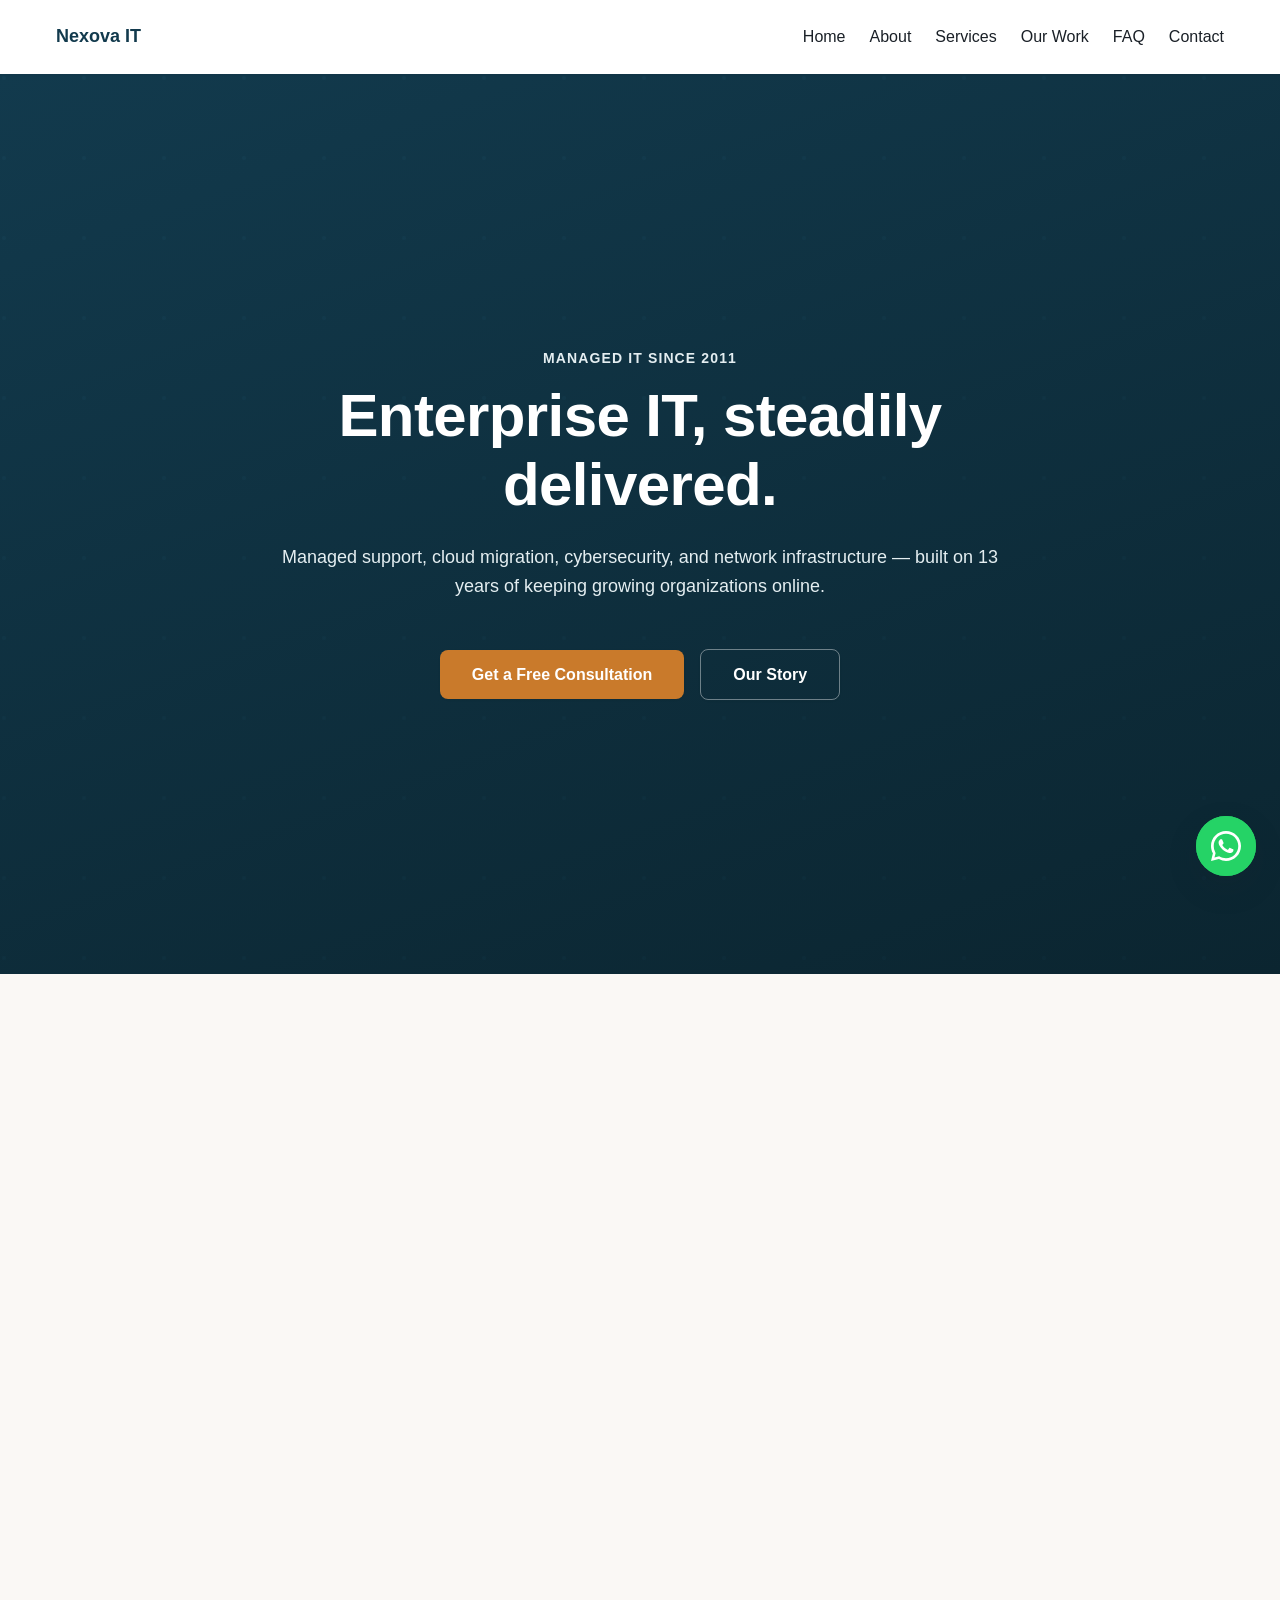
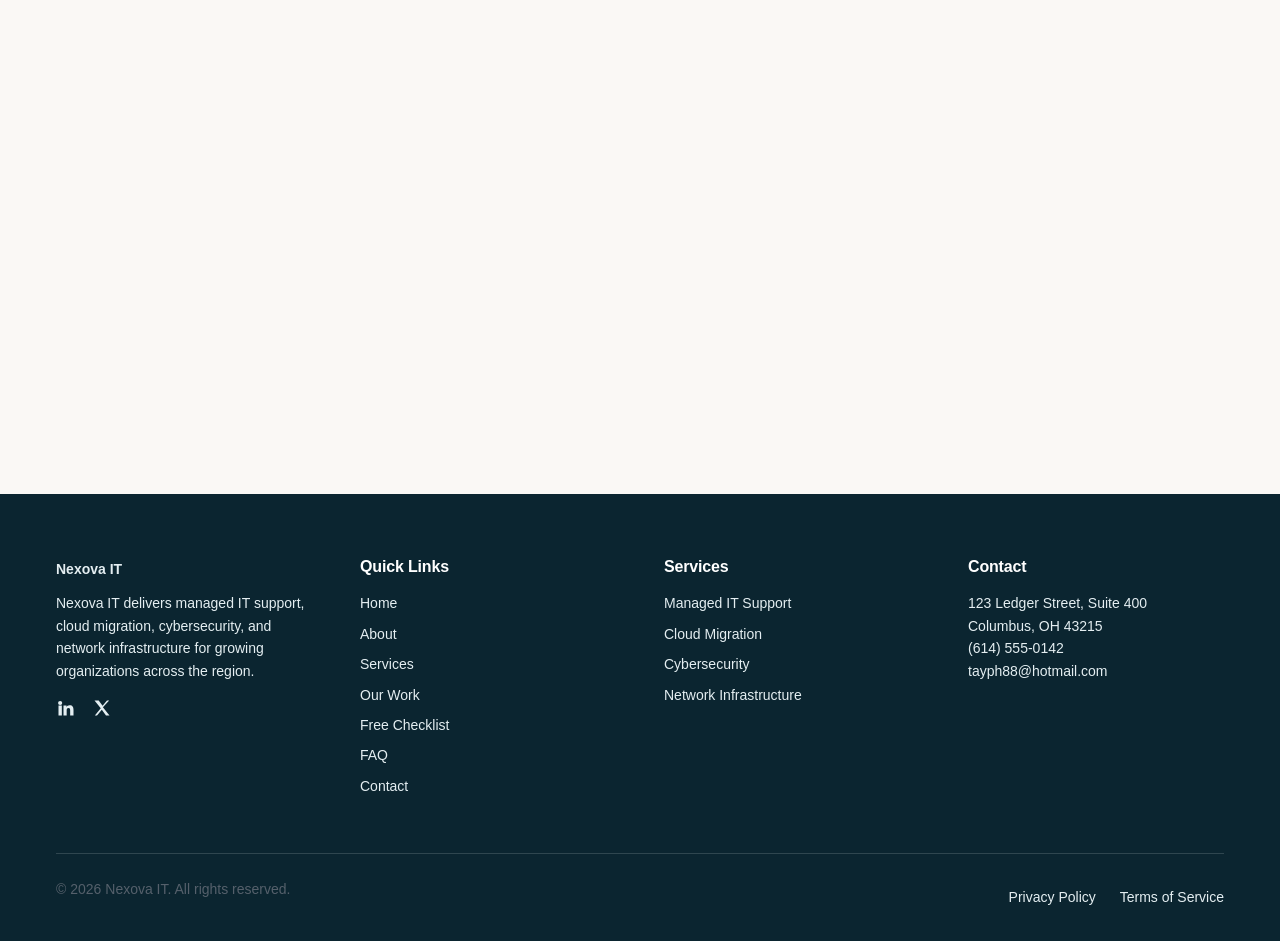
==== commit abc2ea55: "Add files via upload" ====
--- a/index.html
+++ b/index.html
@@ -119,7 +119,7 @@
           <p class="about__lede">Nexova IT started in 2011 as a two-person help desk for a handful of local businesses in Columbus. Today we're a full managed-services team — but the job hasn't changed: keep your systems running, keep your data safe, and pick up the phone when it matters.</p>
         </div>
 
-        <img class="about__photo" src="images/team-meeting.jpg" alt="Team of IT consultants reviewing a project together around a laptop" loading="lazy" decoding="async">
+        <img class="about__photo" src="team-meeting.jpg" alt="Team of IT consultants reviewing a project together around a laptop" loading="lazy" decoding="async">
 
         <ol class="timeline" aria-label="Company milestones, 2011 to present">
           <li class="timeline__item">
@@ -195,7 +195,7 @@
         <p class="gallery__intro">A look at the day-to-day — network operations, cloud migrations, security monitoring, and on-site work.</p>
         <div class="gallery__grid">
           <figure class="gallery-card">
-            <img class="gallery-card__art" src="images/noc-technician.jpg" alt="IT technician monitoring server and network equipment on a workstation in a data center" loading="lazy" decoding="async">
+            <img class="gallery-card__art" src="noc-technician.jpg" alt="IT technician monitoring server and network equipment on a workstation in a data center" loading="lazy" decoding="async">
             <figcaption>
               <h3>24/7 Network Operations Center</h3>
               <p>Live dashboards track uptime, latency, and threat signals across every client environment we manage.</p>
@@ -203,7 +203,7 @@
           </figure>
 
           <figure class="gallery-card">
-            <img class="gallery-card__art" src="images/cloud-engineer.jpg" alt="Engineer reviewing systems on a laptop in front of a data center server rack" loading="lazy" decoding="async">
+            <img class="gallery-card__art" src="cloud-engineer.jpg" alt="Engineer reviewing systems on a laptop in front of a data center server rack" loading="lazy" decoding="async">
             <figcaption>
               <h3>Cloud Migration in Progress</h3>
               <p>On-prem infrastructure moving to Azure, AWS, or Google Cloud with a documented rollback path at every step.</p>
@@ -211,7 +211,7 @@
           </figure>
 
           <figure class="gallery-card">
-            <img class="gallery-card__art" src="images/security-laptop.jpg" alt="Laptop displaying a cyber security screen on a desk in a modern office" loading="lazy" decoding="async">
+            <img class="gallery-card__art" src="security-laptop.jpg" alt="Laptop displaying a cyber security screen on a desk in a modern office" loading="lazy" decoding="async">
             <figcaption>
               <h3>Security Operations</h3>
               <p>Continuous monitoring, vulnerability scanning, and rapid incident response across every endpoint we protect.</p>
@@ -219,7 +219,7 @@
           </figure>
 
           <figure class="gallery-card">
-            <img class="gallery-card__art" src="images/onsite-cabling.jpg" alt="Technician connecting Ethernet cables to a network switch in a server rack" loading="lazy" decoding="async">
+            <img class="gallery-card__art" src="onsite-cabling.jpg" alt="Technician connecting Ethernet cables to a network switch in a server rack" loading="lazy" decoding="async">
             <figcaption>
               <h3>On-Site Infrastructure Support</h3>
               <p>Wired and wireless network builds, patch panel work, and hardware installs done right the first time.</p>
@@ -545,6 +545,43 @@
     ]
   }
   </script>
+
+  <div class="wa-widget">
+    <button type="button" id="wa-toggle" class="wa-widget__toggle" aria-haspopup="dialog" aria-expanded="false" aria-controls="wa-panel" aria-label="Chat with us on WhatsApp">
+      <svg class="wa-widget__icon" viewBox="0 0 32 32" fill="currentColor" aria-hidden="true"><path d="M16 0C7.164 0 0 7.164 0 16c0 2.837.744 5.5 2.05 7.813L.032 32l8.406-2.05A15.9 15.9 0 0016 32c8.836 0 16-7.164 16-16S24.836 0 16 0zm0 29.09c-2.475 0-4.8-.65-6.82-1.79l-.49-.283-4.99 1.216 1.24-4.86-.318-.5A13.02 13.02 0 012.91 16C2.91 8.774 8.774 2.91 16 2.91S29.09 8.774 29.09 16 23.226 29.09 16 29.09zm7.155-9.77c-.39-.196-2.31-1.14-2.668-1.27-.358-.13-.618-.196-.878.196-.26.39-1.006 1.27-1.234 1.53-.228.26-.455.293-.845.098-.39-.196-1.646-.607-3.135-1.936-1.16-1.034-1.943-2.312-2.17-2.702-.228-.39-.024-.6.172-.795.176-.176.39-.455.585-.683.196-.228.26-.39.39-.65.13-.26.065-.487-.033-.683-.098-.196-.878-2.116-1.203-2.9-.317-.762-.64-.66-.878-.673l-.748-.013c-.26 0-.683.098-1.04.487-.358.39-1.365 1.334-1.365 3.253 0 1.918 1.397 3.772 1.592 4.032.196.26 2.75 4.2 6.663 5.888.93.402 1.657.643 2.223.822.934.297 1.786.255 2.457.155.75-.112 2.31-.945 2.635-1.857.325-.912.325-1.694.228-1.857-.098-.163-.358-.26-.748-.455z"/></svg>
+    </button>
+
+    <div id="wa-panel" class="wa-widget__panel" role="dialog" aria-modal="false" aria-labelledby="wa-panel-heading" hidden>
+      <div class="wa-widget__header">
+        <div class="wa-widget__avatar" aria-hidden="true">
+          <svg viewBox="0 0 32 32" fill="currentColor"><path d="M16 0C7.164 0 0 7.164 0 16c0 2.837.744 5.5 2.05 7.813L.032 32l8.406-2.05A15.9 15.9 0 0016 32c8.836 0 16-7.164 16-16S24.836 0 16 0zm0 29.09c-2.475 0-4.8-.65-6.82-1.79l-.49-.283-4.99 1.216 1.24-4.86-.318-.5A13.02 13.02 0 012.91 16C2.91 8.774 8.774 2.91 16 2.91S29.09 8.774 29.09 16 23.226 29.09 16 29.09zm7.155-9.77c-.39-.196-2.31-1.14-2.668-1.27-.358-.13-.618-.196-.878.196-.26.39-1.006 1.27-1.234 1.53-.228.26-.455.293-.845.098-.39-.196-1.646-.607-3.135-1.936-1.16-1.034-1.943-2.312-2.17-2.702-.228-.39-.024-.6.172-.795.176-.176.39-.455.585-.683.196-.228.26-.39.39-.65.13-.26.065-.487-.033-.683-.098-.196-.878-2.116-1.203-2.9-.317-.762-.64-.66-.878-.673l-.748-.013c-.26 0-.683.098-1.04.487-.358.39-1.365 1.334-1.365 3.253 0 1.918 1.397 3.772 1.592 4.032.196.26 2.75 4.2 6.663 5.888.93.402 1.657.643 2.223.822.934.297 1.786.255 2.457.155.75-.112 2.31-.945 2.635-1.857.325-.912.325-1.694.228-1.857-.098-.163-.358-.26-.748-.455z"/></svg>
+        </div>
+        <div>
+          <p id="wa-panel-heading" class="wa-widget__title">Nexova IT</p>
+          <p class="wa-widget__status"><span class="wa-widget__dot" aria-hidden="true"></span>Typically replies within a few hours</p>
+        </div>
+        <button type="button" id="wa-close" class="wa-widget__close" aria-label="Close chat">&times;</button>
+      </div>
+
+      <div class="wa-widget__body">
+        <p class="wa-widget__bubble">Hi there! 👋 What can we help you with?</p>
+
+        <div class="wa-widget__suggestions">
+          <button type="button" class="wa-widget__suggestion" data-wa-message="Hi, I'd like to book a free IT consultation.">Book a free consultation</button>
+          <button type="button" class="wa-widget__suggestion" data-wa-message="Hi, can you tell me more about your managed IT support plans?">Managed IT support plans</button>
+          <button type="button" class="wa-widget__suggestion" data-wa-message="Hi, I'm interested in cloud migration for my business.">Cloud migration help</button>
+          <button type="button" class="wa-widget__suggestion" data-wa-message="Hi, I have an urgent IT support issue.">I have a support issue</button>
+        </div>
+      </div>
+
+      <a id="wa-start-chat" class="wa-widget__start" href="https://wa.me/6597473912" target="_blank" rel="noopener noreferrer">
+        <svg viewBox="0 0 32 32" fill="currentColor" aria-hidden="true"><path d="M16 0C7.164 0 0 7.164 0 16c0 2.837.744 5.5 2.05 7.813L.032 32l8.406-2.05A15.9 15.9 0 0016 32c8.836 0 16-7.164 16-16S24.836 0 16 0zm0 29.09c-2.475 0-4.8-.65-6.82-1.79l-.49-.283-4.99 1.216 1.24-4.86-.318-.5A13.02 13.02 0 012.91 16C2.91 8.774 8.774 2.91 16 2.91S29.09 8.774 29.09 16 23.226 29.09 16 29.09zm7.155-9.77c-.39-.196-2.31-1.14-2.668-1.27-.358-.13-.618-.196-.878.196-.26.39-1.006 1.27-1.234 1.53-.228.26-.455.293-.845.098-.39-.196-1.646-.607-3.135-1.936-1.16-1.034-1.943-2.312-2.17-2.702-.228-.39-.024-.6.172-.795.176-.176.39-.455.585-.683.196-.228.26-.39.39-.65.13-.26.065-.487-.033-.683-.098-.196-.878-2.116-1.203-2.9-.317-.762-.64-.66-.878-.673l-.748-.013c-.26 0-.683.098-1.04.487-.358.39-1.365 1.334-1.365 3.253 0 1.918 1.397 3.772 1.592 4.032.196.26 2.75 4.2 6.663 5.888.93.402 1.657.643 2.223.822.934.297 1.786.255 2.457.155.75-.112 2.31-.945 2.635-1.857.325-.912.325-1.694.228-1.857-.098-.163-.358-.26-.748-.455z"/></svg>
+        Start Chat on WhatsApp
+      </a>
+    </div>
+  </div>
+
   <script src="script.js"></script>
+  <script src="whatsapp-widget.js"></script>
 </body>
 </html>
--- a/styles.css
+++ b/styles.css
@@ -71,6 +71,12 @@
 
   /* Z-index */
   --z-nav: 100;
+  --z-wa-widget: 200;
+
+  /* WhatsApp brand accent — kept separate from the site palette so the
+     floating widget stays instantly recognizable as WhatsApp. */
+  --color-whatsapp: #25D366;
+  --color-whatsapp-dark: #1DA851;
 }
 
 /* ===================================================================
@@ -854,6 +860,162 @@
 }
 
 /* ===================================================================
+   WhatsApp floating widget
+   =================================================================== */
+.wa-widget {
+  position: fixed;
+  right: var(--space-5);
+  bottom: var(--space-5);
+  z-index: var(--z-wa-widget);
+}
+
+.wa-widget__toggle {
+  position: relative;
+  width: 60px;
+  height: 60px;
+  border-radius: 50%;
+  background: var(--color-whatsapp);
+  color: #fff;
+  display: flex;
+  align-items: center;
+  justify-content: center;
+  box-shadow: var(--shadow-lg);
+  transition: background-color var(--transition-base), transform var(--transition-base);
+}
+.wa-widget__toggle:hover { background: var(--color-whatsapp-dark); transform: translateY(-2px); }
+.wa-widget__toggle::after {
+  content: '';
+  position: absolute;
+  inset: 0;
+  border-radius: 50%;
+  border: 2px solid var(--color-whatsapp);
+  animation: wa-pulse 2.4s ease-out infinite;
+}
+.wa-widget__icon { width: 30px; height: 30px; }
+
+@keyframes wa-pulse {
+  0% { transform: scale(1); opacity: 0.6; }
+  100% { transform: scale(1.6); opacity: 0; }
+}
+
+.wa-widget__panel {
+  position: absolute;
+  right: 0;
+  bottom: calc(100% + var(--space-4));
+  width: min(340px, calc(100vw - var(--space-8)));
+  background: var(--color-surface);
+  border: 1px solid var(--color-border);
+  border-radius: var(--radius-lg);
+  box-shadow: var(--shadow-lg);
+  overflow: hidden;
+  transform-origin: bottom right;
+  opacity: 0;
+  transform: translateY(12px) scale(0.96);
+  transition: opacity var(--transition-base), transform var(--transition-base);
+}
+.wa-widget__panel.is-open { opacity: 1; transform: none; }
+
+.wa-widget__header {
+  position: relative;
+  display: flex;
+  align-items: flex-start;
+  gap: var(--space-3);
+  padding: var(--space-5);
+  background: linear-gradient(160deg, var(--color-primary) 0%, var(--color-primary-dark) 100%);
+}
+.wa-widget__avatar {
+  flex-shrink: 0;
+  width: 40px;
+  height: 40px;
+  border-radius: 50%;
+  background: var(--color-whatsapp);
+  display: flex;
+  align-items: center;
+  justify-content: center;
+}
+.wa-widget__avatar svg { width: 22px; height: 22px; color: #fff; }
+.wa-widget__title {
+  margin: 0;
+  font-family: var(--font-family-display);
+  font-weight: var(--font-weight-semibold);
+  color: #fff;
+}
+.wa-widget__status {
+  display: flex;
+  align-items: center;
+  gap: var(--space-2);
+  margin: var(--space-1) 0 0;
+  font-size: var(--font-size-xs);
+  color: var(--color-primary-light);
+}
+.wa-widget__dot {
+  width: 8px;
+  height: 8px;
+  border-radius: 50%;
+  background: var(--color-whatsapp);
+  display: inline-block;
+}
+.wa-widget__close {
+  position: absolute;
+  top: var(--space-3);
+  right: var(--space-3);
+  width: 28px;
+  height: 28px;
+  display: flex;
+  align-items: center;
+  justify-content: center;
+  border-radius: 50%;
+  font-size: var(--font-size-lg);
+  line-height: 1;
+  color: rgba(255, 255, 255, 0.8);
+}
+.wa-widget__close:hover { background: rgba(255, 255, 255, 0.15); color: #fff; }
+
+.wa-widget__body { padding: var(--space-5); background: var(--color-surface-alt); }
+.wa-widget__bubble {
+  margin: 0 0 var(--space-4);
+  background: var(--color-surface);
+  border-radius: var(--radius-md) var(--radius-md) var(--radius-md) var(--radius-sm);
+  padding: var(--space-3) var(--space-4);
+  font-size: var(--font-size-sm);
+  color: var(--color-ink);
+  box-shadow: var(--shadow-sm);
+}
+.wa-widget__suggestions { display: flex; flex-direction: column; gap: var(--space-2); }
+.wa-widget__suggestion {
+  text-align: left;
+  padding: var(--space-3) var(--space-4);
+  background: var(--color-surface);
+  border: 1px solid var(--color-border);
+  border-radius: var(--radius-md);
+  font-size: var(--font-size-sm);
+  font-weight: var(--font-weight-medium);
+  color: var(--color-primary);
+  transition: background-color var(--transition-base), border-color var(--transition-base);
+}
+.wa-widget__suggestion:hover { background: var(--color-primary-light); border-color: var(--color-primary); }
+
+.wa-widget__start {
+  display: flex;
+  align-items: center;
+  justify-content: center;
+  gap: var(--space-2);
+  padding: var(--space-4);
+  background: var(--color-whatsapp);
+  color: #fff;
+  font-weight: var(--font-weight-semibold);
+  font-size: var(--font-size-sm);
+  transition: background-color var(--transition-base);
+}
+.wa-widget__start:hover { background: var(--color-whatsapp-dark); }
+.wa-widget__start svg { width: 18px; height: 18px; }
+
+@media (max-width: 380px) {
+  .wa-widget { right: var(--space-3); bottom: var(--space-3); }
+  .wa-widget__panel { width: calc(100vw - var(--space-6)); }
+}
+
+/* ===================================================================
    FAQ
    =================================================================== */
 .faq { padding: var(--space-9) 0; }
@@ -956,4 +1118,6 @@
   .testimonials__track { transition: none; }
   .btn, .nav__menu { transition: none; }
   .ebook-popup[open] { animation: none; }
-}
+  .wa-widget__toggle::after { animation: none; display: none; }
+  .wa-widget__toggle, .wa-widget__panel, .wa-widget__suggestion, .wa-widget__start { transition: none; }
+}
